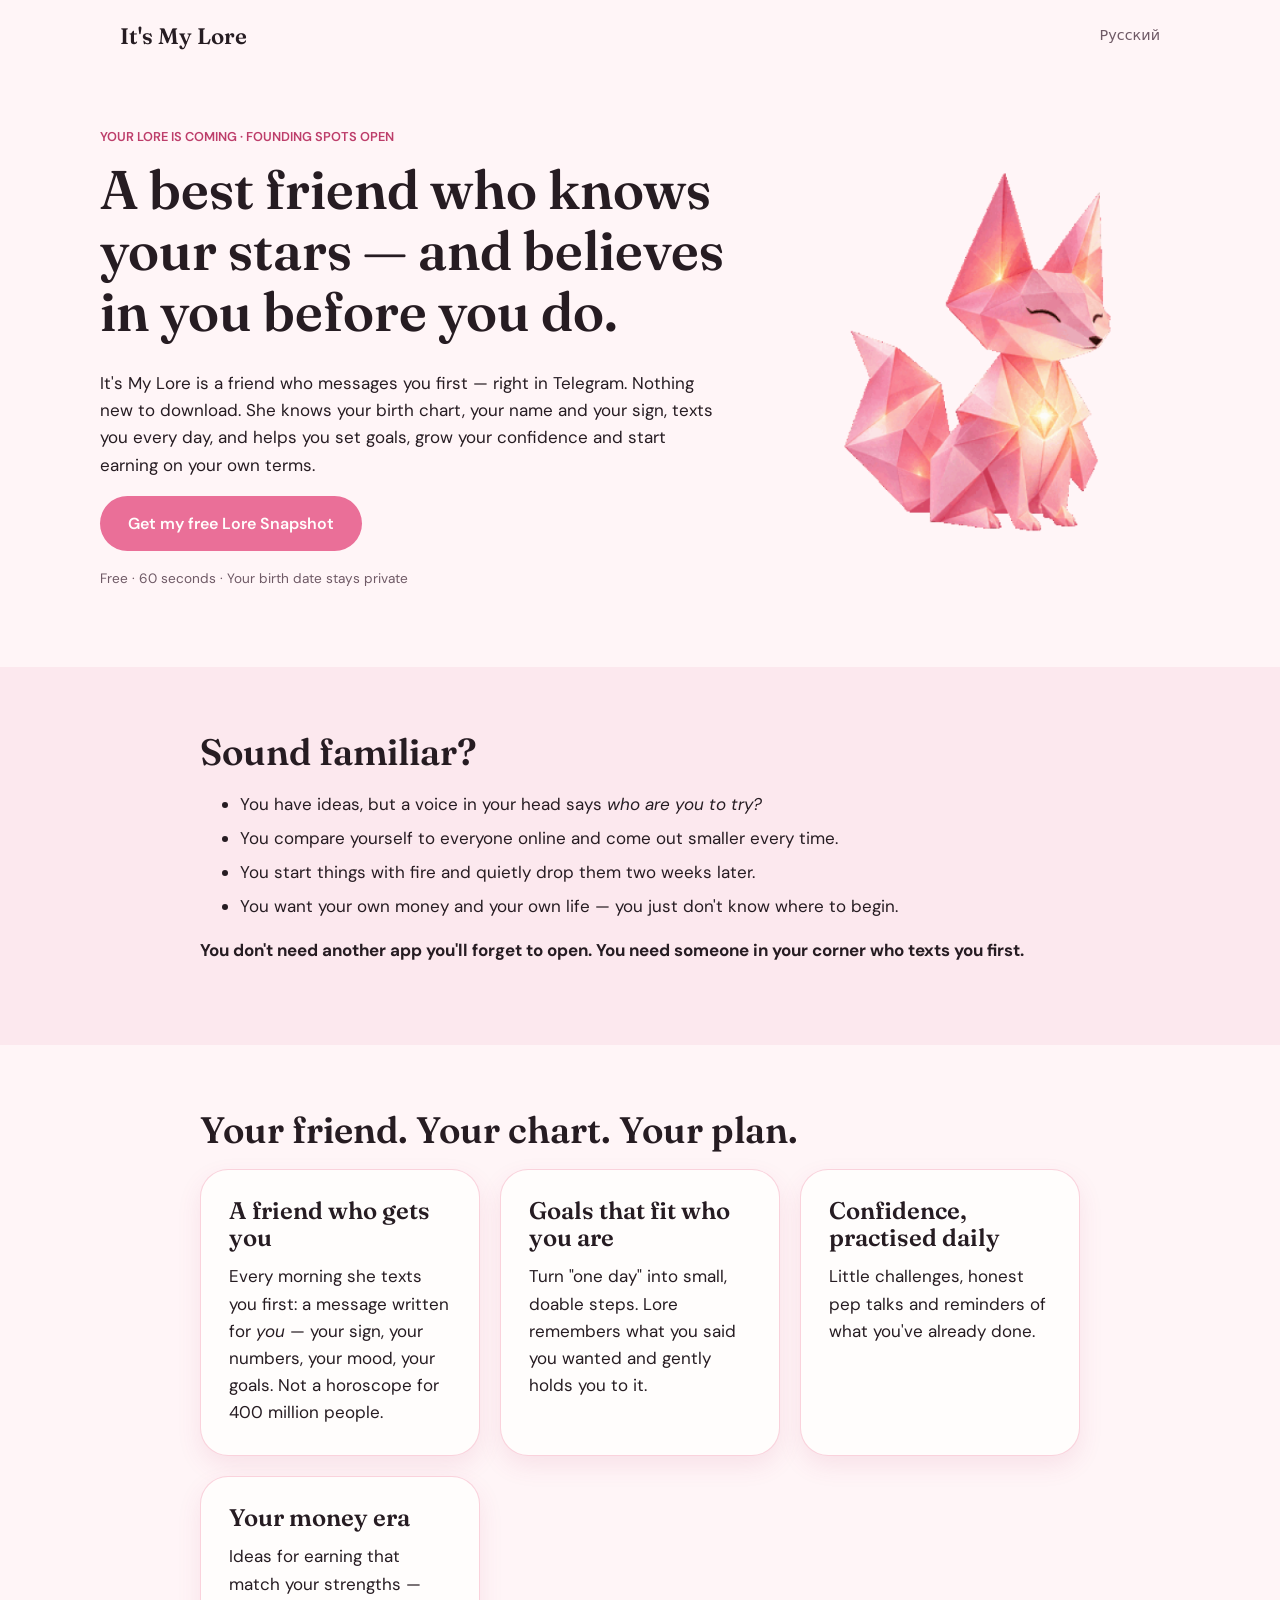
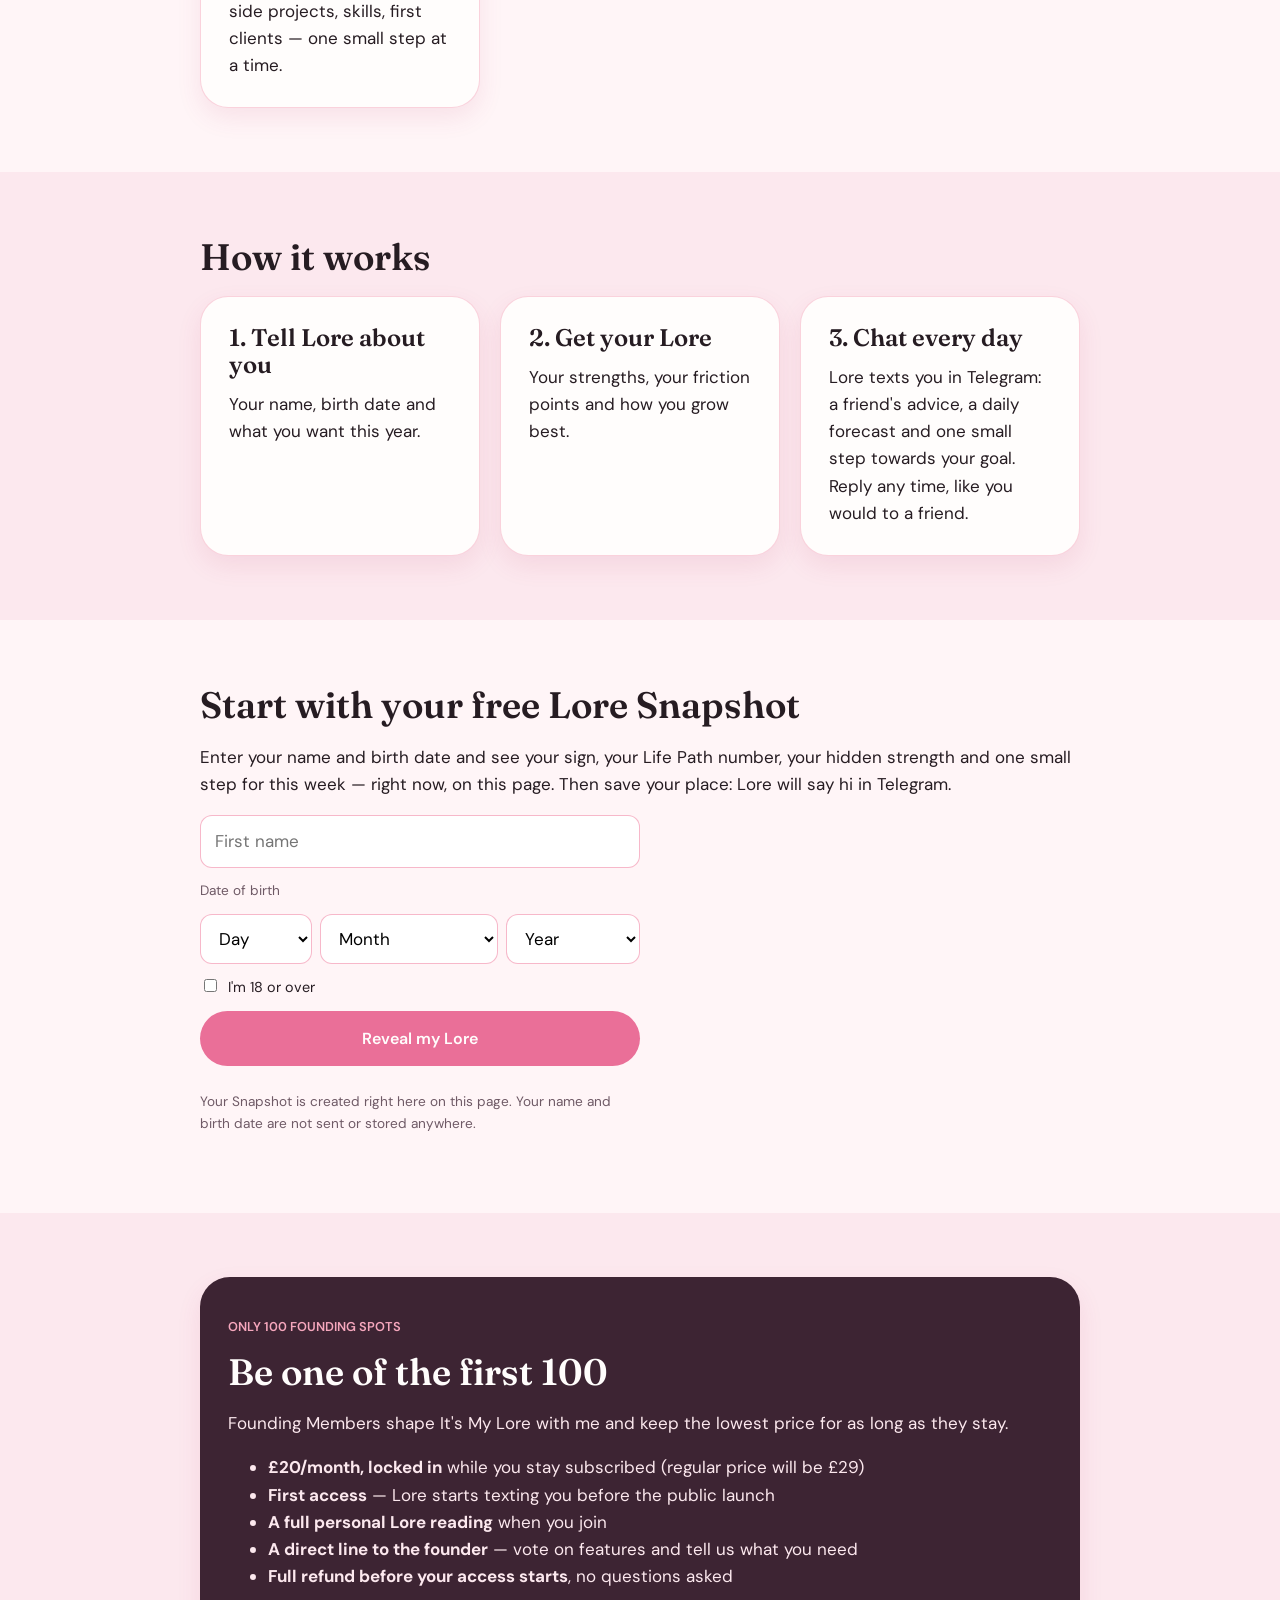
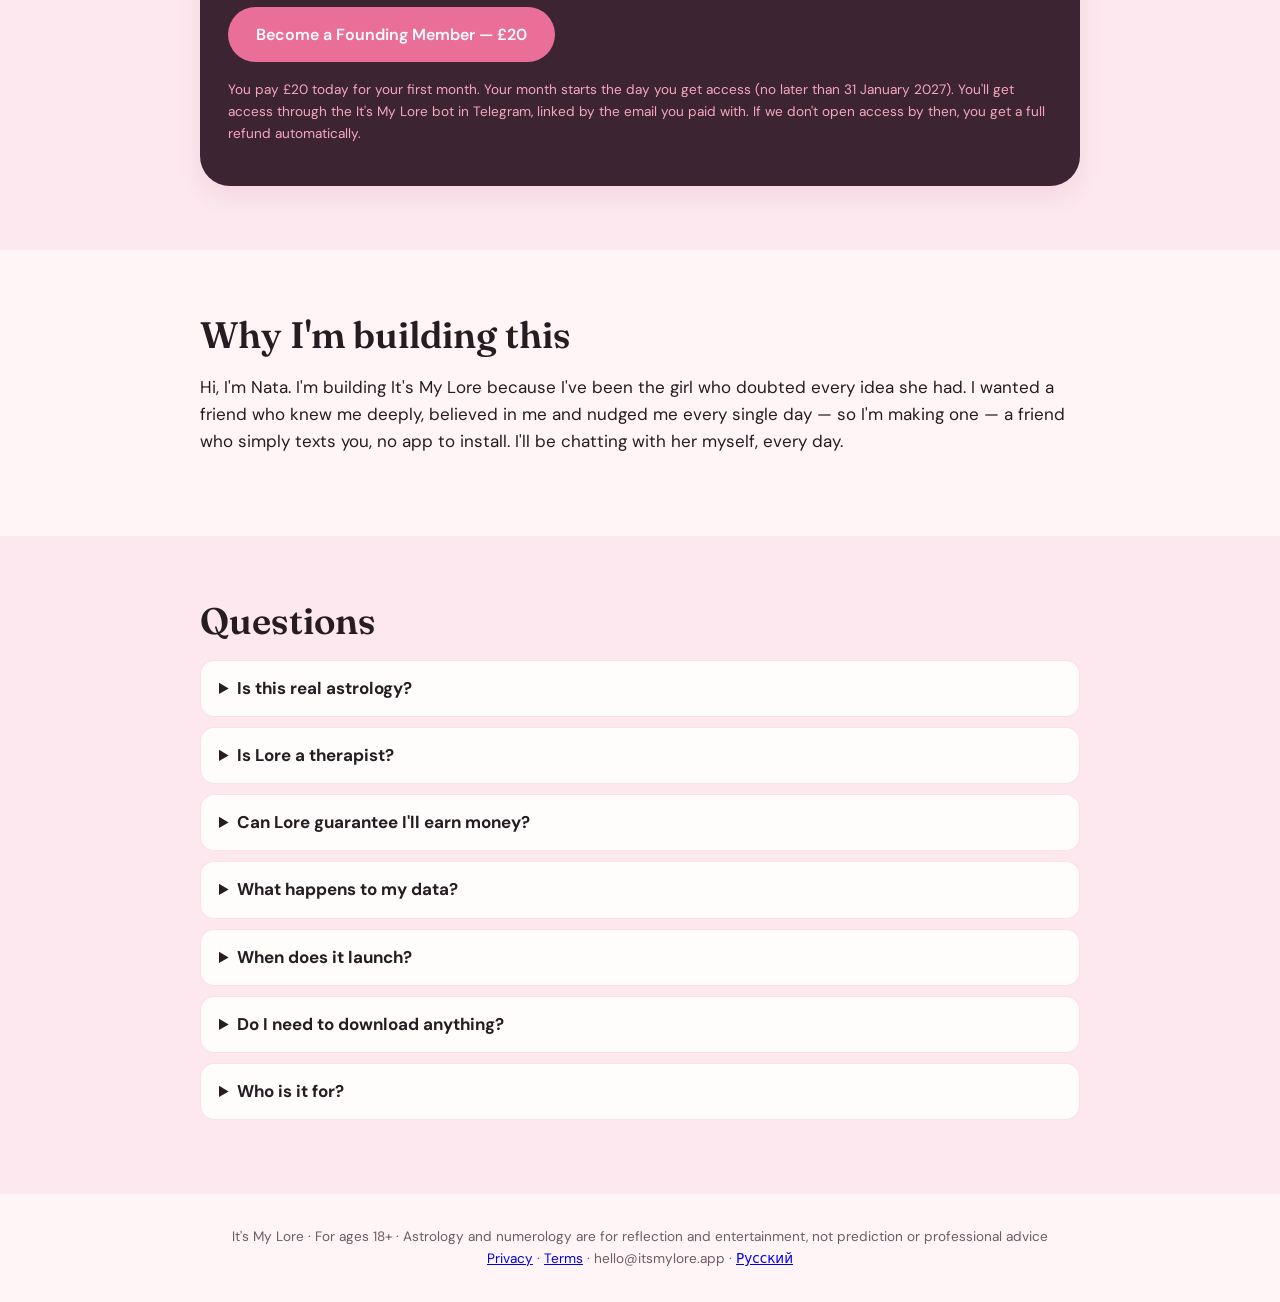
==== index.html @ 84f6feb4 "Snapshot of itsmylore.app landing sources before MTLD#898 changes" ====
<!doctype html>
<html lang="en">
<head>
<meta charset="utf-8">
<!-- Google Tag Manager -->
<script>(function(w,d,s,l,i){w[l]=w[l]||[];w[l].push({'gtm.start':new Date().getTime(),event:'gtm.js'});var f=d.getElementsByTagName(s)[0],j=d.createElement(s),dl=l!='dataLayer'?'&l='+l:'';j.async=true;j.src='https://www.googletagmanager.com/gtm.js?id='+i+dl;f.parentNode.insertBefore(j,f);})(window,document,'script','dataLayer','GTM-NJ2HK5VQ');</script>
<meta name="viewport" content="width=device-width, initial-scale=1">
<title>It's My Lore — a best friend who knows your stars</title>
<meta name="description" content="A daily companion who knows your birth chart, your name and your sign — and helps you grow your confidence, your goals and your own income.">
<link rel="preconnect" href="https://fonts.googleapis.com">
<link href="https://fonts.googleapis.com/css2?family=DM+Sans:wght@400;600;700&family=Fraunces:opsz,wght@9..144,600&display=swap" rel="stylesheet">
<style>
  /* Colours and type from Figma "It's My Lore — Product Design", 02 Components */
  :root { --paper:#fffdfc; --paper2:#fce8ee; --ink:#261c22; --pink:#ea6f98; --pink-dark:#bd3d6a; --blush:#f6a7bd; --plum:#3d2433; --muted:#6f5a66; }
  * { box-sizing:border-box; }
  body { margin:0; background:var(--paper); color:var(--ink); font:17px/1.6 "DM Sans",system-ui,sans-serif; }
  h1,h2,h3 { font-family:"Fraunces",Georgia,serif; font-weight:600; line-height:1.12; margin:0 0 .5em; }
  h1 { font-size:clamp(2rem,5vw,3.4rem); }
  h2 { font-size:clamp(1.6rem,3.5vw,2.3rem); }
  section { padding:64px 20px; }
  .wrap { max-width:880px; margin:0 auto; }
  .alt { background:var(--paper2); }
  .eyebrow { text-transform:uppercase; font-size:.8rem; color:var(--pink-dark); font-weight:600; }
  .btn { display:inline-block; background:var(--pink); color:var(--paper); border:0; border-radius:28px; padding:17px 28px; font:600 1rem "DM Sans",sans-serif; text-decoration:none; cursor:pointer; }
  .btn:hover { background:var(--pink-dark); }
  .small { font-size:.85rem; color:var(--muted); }
  .grid { display:grid; gap:20px; grid-template-columns:repeat(auto-fit,minmax(220px,1fr)); }
  .card { background:var(--paper); border:1px solid rgba(246,167,189,.5); border-radius:28px; padding:28px; box-shadow:0 10px 24px rgba(189,61,106,.1); }
  .card h3 { font-size:1.5rem; }
  ul.pain li { margin:.4em 0; }
  form { display:grid; gap:12px; max-width:440px; }
  input[type=text],input[type=email],input[type=date],select { padding:12px 14px; border:1px solid rgba(246,167,189,.8); border-radius:12px; font:inherit; background:#fff; }
  .dob { display:grid; grid-template-columns:1fr 1.6fr 1.2fr; gap:8px; }
  .dob select { min-width:0; width:100%; }
  #dob-error { margin:0; color:#bd3d6a; }
  label.check { display:flex; gap:8px; align-items:flex-start; font-size:.9rem; }
  #snapshot { display:none; margin-top:28px; }
  #snapshot .card p { margin:.6em 0; }
  .offer { background:var(--plum); color:var(--paper2); border:0; border-radius:30px; }
  .offer h2 { color:var(--paper); }
  .offer .eyebrow { color:var(--blush); }
  .offer .small { color:var(--blush); }
  details { background:var(--paper); border:1px solid rgba(246,167,189,.34); border-radius:14px; padding:14px 18px; margin:10px 0; }
  summary { font-weight:700; cursor:pointer; }
  footer { padding:32px 20px; font-size:.85rem; color:var(--muted); text-align:center; }
  body { background:#fff5f7; }
  header.top { max-width:1080px; margin:0 auto; padding:22px 20px 0; display:flex; justify-content:space-between; align-items:center; }
  .logo { font:600 1.4rem "Fraunces","Lora",Georgia,serif; color:var(--ink); text-decoration:none; }
  .top a.lang { color:var(--muted); font-size:.9rem; text-decoration:none; }
  .hero { max-width:1080px; display:grid; grid-template-columns:1.2fr .8fr; gap:32px; align-items:center; }
  .hero img { width:100%; max-width:360px; height:auto; justify-self:center; }
  @media (max-width:760px) { .hero { grid-template-columns:1fr; } .hero img { max-width:220px; order:-1; } }
</style>
</head>
<body>
<noscript><iframe src="https://www.googletagmanager.com/ns.html?id=GTM-NJ2HK5VQ" height="0" width="0" style="display:none;visibility:hidden"></iframe></noscript>

<header class="top"><a class="logo" href="/">It's My Lore</a><a class="lang" href="/ru/">Русский</a></header>

<section>
  <div class="wrap hero">
  <div>
    <p class="eyebrow">Your Lore is coming · Founding spots open</p>
    <h1>A best friend who knows your stars — and believes in you before you do.</h1>
    <p>It's My Lore is a friend who messages you first — right in Telegram. Nothing new to download. She knows your birth chart, your name and your sign, texts you every day, and helps you set goals, grow your confidence and start earning on your own terms.</p>
    <p><a class="btn" href="#snapshot-form">Get my free Lore Snapshot</a></p>
    <p class="small">Free · 60 seconds · Your birth date stays private</p>
  </div>
  <img src="/lore-fox.png" alt="Lore, a pink paper fox" width="430" height="550">
  </div>
</section>

<section class="alt">
  <div class="wrap">
    <h2>Sound familiar?</h2>
    <ul class="pain">
      <li>You have ideas, but a voice in your head says <em>who are you to try?</em></li>
      <li>You compare yourself to everyone online and come out smaller every time.</li>
      <li>You start things with fire and quietly drop them two weeks later.</li>
      <li>You want your own money and your own life — you just don't know where to begin.</li>
    </ul>
    <p><strong>You don't need another app you'll forget to open. You need someone in your corner who texts you first.</strong></p>
  </div>
</section>

<section>
  <div class="wrap">
    <h2>Your friend. Your chart. Your plan.</h2>
    <div class="grid">
      <div class="card"><h3>A friend who gets you</h3>Every morning she texts you first: a message written for <em>you</em> — your sign, your numbers, your mood, your goals. Not a horoscope for 400 million people.</div>
      <div class="card"><h3>Goals that fit who you are</h3>Turn "one day" into small, doable steps. Lore remembers what you said you wanted and gently holds you to it.</div>
      <div class="card"><h3>Confidence, practised daily</h3>Little challenges, honest pep talks and reminders of what you've already done.</div>
      <div class="card"><h3>Your money era</h3>Ideas for earning that match your strengths — side projects, skills, first clients — one small step at a time.</div>
    </div>
  </div>
</section>

<section class="alt">
  <div class="wrap">
    <h2>How it works</h2>
    <div class="grid">
      <div class="card"><h3>1. Tell Lore about you</h3>Your name, birth date and what you want this year.</div>
      <div class="card"><h3>2. Get your Lore</h3>Your strengths, your friction points and how you grow best.</div>
      <div class="card"><h3>3. Chat every day</h3>Lore texts you in Telegram: a friend's advice, a daily forecast and one small step towards your goal. Reply any time, like you would to a friend.</div>
    </div>
  </div>
</section>

<section id="snapshot-form">
  <div class="wrap">
    <h2>Start with your free Lore Snapshot</h2>
    <p>Enter your name and birth date and see your sign, your Life Path number, your hidden strength and one small step for this week — right now, on this page. Then save your place: Lore will say hi in Telegram.</p>
    <form id="lore-form">
      <input type="text" name="first_name" placeholder="First name" required>
      <label class="small" id="dob-label" for="dob-day">Date of birth</label>
      <div class="dob" role="group" aria-labelledby="dob-label">
        <select id="dob-day" name="dob_day" aria-label="Day" required><option value="" disabled selected>Day</option><option value="01">1</option><option value="02">2</option><option value="03">3</option><option value="04">4</option><option value="05">5</option><option value="06">6</option><option value="07">7</option><option value="08">8</option><option value="09">9</option><option value="10">10</option><option value="11">11</option><option value="12">12</option><option value="13">13</option><option value="14">14</option><option value="15">15</option><option value="16">16</option><option value="17">17</option><option value="18">18</option><option value="19">19</option><option value="20">20</option><option value="21">21</option><option value="22">22</option><option value="23">23</option><option value="24">24</option><option value="25">25</option><option value="26">26</option><option value="27">27</option><option value="28">28</option><option value="29">29</option><option value="30">30</option><option value="31">31</option></select>
        <select id="dob-month" name="dob_month" aria-label="Month" required><option value="" disabled selected>Month</option><option value="01">January</option><option value="02">February</option><option value="03">March</option><option value="04">April</option><option value="05">May</option><option value="06">June</option><option value="07">July</option><option value="08">August</option><option value="09">September</option><option value="10">October</option><option value="11">November</option><option value="12">December</option></select>
        <select id="dob-year" name="dob_year" aria-label="Year" required><option value="" disabled selected>Year</option></select>
      </div>
      <input type="hidden" id="dob" name="dob">
      <p class="small" id="dob-error" role="alert" hidden></p>
      <label class="check"><input type="checkbox" name="adult" required> I'm 18 or over</label>
      <button class="btn" type="submit">Reveal my Lore</button>
      <p class="small">Your Snapshot is created right here on this page. Your name and birth date are not sent or stored anywhere.</p>
    </form>

    <div id="snapshot">
      <div class="card" id="snapshot-body"></div>
      <div id="thanks"></div>
    </div>
  </div>
</section>

<section class="alt" id="founding">
  <div class="wrap">
    <div class="card offer">
      <p class="eyebrow">Only 100 founding spots</p>
      <h2>Be one of the first 100</h2>
      <p>Founding Members shape It's My Lore with me and keep the lowest price for as long as they stay.</p>
      <ul>
        <li><strong>£20/month, locked in</strong> while you stay subscribed (regular price will be £29)</li>
        <li><strong>First access</strong> — Lore starts texting you before the public launch</li>
        <li><strong>A full personal Lore reading</strong> when you join</li>
        <li><strong>A direct line to the founder</strong> — vote on features and tell us what you need</li>
        <li><strong>Full refund before your access starts</strong>, no questions asked</li>
      </ul>
      <p><a class="btn" id="founding-btn" href="#">Become a Founding Member — £20</a></p>
      <p class="small">You pay £20 today for your first month. Your month starts the day you get access (no later than <span class="launch-date">31 January 2027</span>). You'll get access through the It's My Lore bot in Telegram, linked by the email you paid with. If we don't open access by then, you get a full refund automatically.</p>
    </div>
  </div>
</section>

<section>
  <div class="wrap">
    <h2>Why I'm building this</h2>
    <p>Hi, I'm Nata. I'm building It's My Lore because I've been the girl who doubted every idea she had. I wanted a friend who knew me deeply, believed in me and nudged me every single day — so I'm making one — a friend who simply texts you, no app to install. I'll be chatting with her myself, every day.</p>
  </div>
</section>

<section class="alt">
  <div class="wrap">
    <h2>Questions</h2>
    <details><summary>Is this real astrology?</summary>Astrology and numerology are symbolic traditions, not science. Lore uses them as a mirror for reflection and a way to talk about you — not to predict your future.</details>
    <details><summary>Is Lore a therapist?</summary>No. Lore is a supportive friend and a goal coach, not a medical or mental-health service. If you're struggling, please reach out to a professional.</details>
    <details><summary>Can Lore guarantee I'll earn money?</summary>No one honestly can. Lore helps you find ideas that fit you and take small, safe steps.</details>
    <details><summary>What happens to my data?</summary>Your birth details are used only to create your Lore. We never sell them or use them for advertising.</details>
    <details><summary>When does it launch?</summary>Founding Members get access first, no later than <span class="launch-date">31 January 2027</span>. Waitlist members hear next.</details>
    <details><summary>Do I need to download anything?</summary>No. Lore lives in Telegram — she messages you there, and you just reply. If you don't have Telegram yet, it's free and takes a minute to install.</details>
    <details><summary>Who is it for?</summary>Women 18+ who want more confidence, clearer goals and their own income.</details>
  </div>
</section>

<footer>
  It's My Lore · For ages 18+ · Astrology and numerology are for reflection and entertainment, not prediction or professional advice<br>
  <a href="/privacy">Privacy</a> · <a href="/terms">Terms</a> · hello@itsmylore.app · <a href="/ru/">Русский</a>
</footer>

<script>
// Fill these before publishing.
const CONFIG = {
  telegramLink: "https://t.me/Lore_app?start=landing_en", // waitlist = unique /start with this payload, counted by the bot
  stripeLink: "https://buy.stripe.com/test_cNicN4fJN4lE6mW4ZA5J600", // TEST mode link — replace with live link before publishing
  launchDate: "31 January 2027"
};

document.querySelectorAll(".launch-date").forEach(el => el.textContent = CONFIG.launchDate);
if (CONFIG.stripeLink) document.getElementById("founding-btn").href = CONFIG.stripeLink;

const SIGNS = [
  // [name, last day (MMDD) of the sign, how you shine, trait]
  ["Capricorn", 119, "You build quietly and you build to last. People lean on you more than you realise.", "Capricorn grit"],
  ["Aquarius", 218, "You see the world a little differently — and that difference is exactly what people remember.", "Aquarius originality"],
  ["Pisces", 320, "You feel everything — the room, the mood, the thing nobody said out loud. That sensitivity is your radar.", "Pisces intuition"],
  ["Aries", 419, "You're the spark. When you decide something, things start moving.", "Aries courage"],
  ["Taurus", 520, "You're steady, sensual and loyal. You make ordinary days feel good.", "Taurus patience"],
  ["Gemini", 620, "Your mind is quick and curious. You can talk to anyone and make them feel interesting.", "Gemini curiosity"],
  ["Cancer", 722, "You protect the people you love fiercely. Home is wherever you make it.", "Cancer care"],
  ["Leo", 822, "You were made to be seen. Your warmth makes other people brave.", "Leo warmth"],
  ["Virgo", 922, "You notice the details others miss and you make things better, quietly.", "Virgo precision"],
  ["Libra", 1022, "You bring beauty and balance wherever you go. People trust your taste.", "Libra charm"],
  ["Scorpio", 1121, "You go deep. You see through surfaces and you don't give up easily.", "Scorpio depth"],
  ["Sagittarius", 1221, "You're the adventurer. Freedom and meaning keep you alive.", "Sagittarius optimism"],
  ["Capricorn", 1231, "You build quietly and you build to last. People lean on you more than you realise.", "Capricorn grit"]
];

const PATHS = {
  1:  ["the Pioneer", "You grow by going first.", "a 1's drive", "You wait for permission nobody needs to give you.", "Pick one thing you've been putting off and do the first 15 minutes of it today."],
  2:  ["the Peacemaker", "You grow through connection.", "a 2's empathy", "You put everyone's needs before your own until you're running on empty.", "Say no to one small thing this week — kindly, without explaining."],
  3:  ["the Creator", "You grow by expressing yourself.", "a 3's creativity", "You hide your best ideas because they feel 'too much'.", "Share one thing you made or think — a post, a message, a sketch — with one person."],
  4:  ["the Builder", "You grow through steady progress.", "a 4's reliability", "You wait for the perfect plan before you start.", "Write a three-step plan for one goal and do step one, even imperfectly."],
  5:  ["the Free Spirit", "You grow through change and new experiences.", "a 5's adaptability", "You start a lot and finish little when things get boring.", "Choose one unfinished thing and give it a tiny finish line for Sunday."],
  6:  ["the Nurturer", "You grow by caring for others — and yourself.", "a 6's warmth", "You give so much that you forget to receive.", "Ask someone for help with one small thing and simply say thank you."],
  7:  ["the Seeker", "You grow by understanding deeply.", "a 7's insight", "You overthink until the moment to act has passed.", "Give yourself 10 minutes to decide one thing you've been circling — then decide."],
  8:  ["the Powerhouse", "You grow by claiming your power and your money.", "an 8's ambition", "You feel guilty for wanting more.", "Write down how much you'd love to earn a month — and one skill that could get you closer."],
  9:  ["the Old Soul", "You grow by giving meaning to what you do.", "a 9's big heart", "You soak up other people's doubts as if they were your own.", "Write down three times someone thanked you for helping them, and the skill you used each time."],
  11: ["the Intuitive", "You grow by trusting your inner voice.", "an 11's intuition", "You doubt the very instincts that are usually right.", "Next time your gut says something this week, write it down — and check back later how right it was."],
  22: ["the Master Builder", "You grow by turning big dreams into real things.", "a 22's vision", "The size of your dreams scares you into doing nothing.", "Shrink your biggest dream to one action that takes under an hour, and do it."],
  33: ["the Master Teacher", "You grow by lifting others up.", "a 33's compassion", "You help everyone except yourself.", "Spend 20 minutes this week on something that's only for you."]
};

function sunSign(month, day) {
  const mmdd = month * 100 + day;
  return SIGNS.find(s => mmdd <= s[1]);
}

function lifePath(dateStr) {
  let n = dateStr.replace(/\D/g, "").split("").reduce((a, d) => a + +d, 0);
  while (n > 9 && ![11, 22, 33].includes(n)) n = String(n).split("").reduce((a, d) => a + +d, 0);
  return n;
}

function escapeHtml(s) {
  return s.replace(/[&<>"']/g, c => ({ "&": "&amp;", "<": "&lt;", ">": "&gt;", '"': "&quot;", "'": "&#39;" }[c]));
}

const DOB_ERRORS = { bad: "Please enter a real date", young: "You must be 18 or older" };
const dobError = document.getElementById("dob-error");

(function fillYears() {
  const sel = document.getElementById("dob-year");
  for (let y = new Date().getFullYear() - 18; y >= new Date().getFullYear() - 100; y--) sel.add(new Option(y, y));
})();

["dob-day", "dob-month", "dob-year"].forEach(id =>
  document.getElementById(id).addEventListener("change", () => { dobError.hidden = true; }));

function dobCheck(y, m, d) {
  const dt = new Date(y, m - 1, d);
  if (dt.getFullYear() !== y || dt.getMonth() !== m - 1 || dt.getDate() !== d) return "bad";
  const today = new Date();
  today.setHours(0, 0, 0, 0);
  if (new Date(y + 18, m - 1, d) > today) return "young";
  return null;
}

document.getElementById("lore-form").addEventListener("submit", e => {
  e.preventDefault();
  const f = e.target;
  const name = escapeHtml(f.first_name.value.trim());
  f.dob.value = `${f.dob_year.value}-${f.dob_month.value}-${f.dob_day.value}`;
  const dob = f.dob.value;
  const [y, m, d] = dob.split("-").map(Number);
  const err = dobCheck(y, m, d);
  if (err) {
    dobError.textContent = DOB_ERRORS[err];
    dobError.hidden = false;
    return;
  }
  dobError.hidden = true;
  const sign = sunSign(m, d);
  const num = lifePath(dob);
  const p = PATHS[num];

  document.getElementById("snapshot-body").innerHTML = `
    <h3>${name}, here's your Lore Snapshot ✨</h3>
    <p><strong>Your sign: ${sign[0]}.</strong> ${sign[2]}</p>
    <p><strong>Your Life Path: ${num} — ${p[0]}.</strong> ${p[1]}</p>
    <p><strong>Your hidden strength:</strong> ${sign[3]} plus ${p[2]} is a rare mix — it's something people would happily pay for once you let them see it.</p>
    <p><strong>Where you hold yourself back:</strong> ${p[3]}</p>
    <p><strong>Your small step this week:</strong> ${p[4]}</p>
    <p><em>Lore says: "You don't have to become someone else to be enough. Start where you are — I'll text you every morning."</em></p>
    <p class="small">Astrology and numerology are symbolic traditions for reflection, not predictions.</p>`;
  document.getElementById("thanks").innerHTML =
    `<p><a class="btn" href="${CONFIG.telegramLink}">Save my place — say hi to Lore in Telegram</a></p><p class="small">Want a friend like this every day from the start? <a href="#founding">Become a Founding Member →</a></p>`;
  document.getElementById("snapshot").style.display = "block";
  document.getElementById("snapshot").scrollIntoView({ behavior: "smooth" });

});
</script>
</body>
</html>
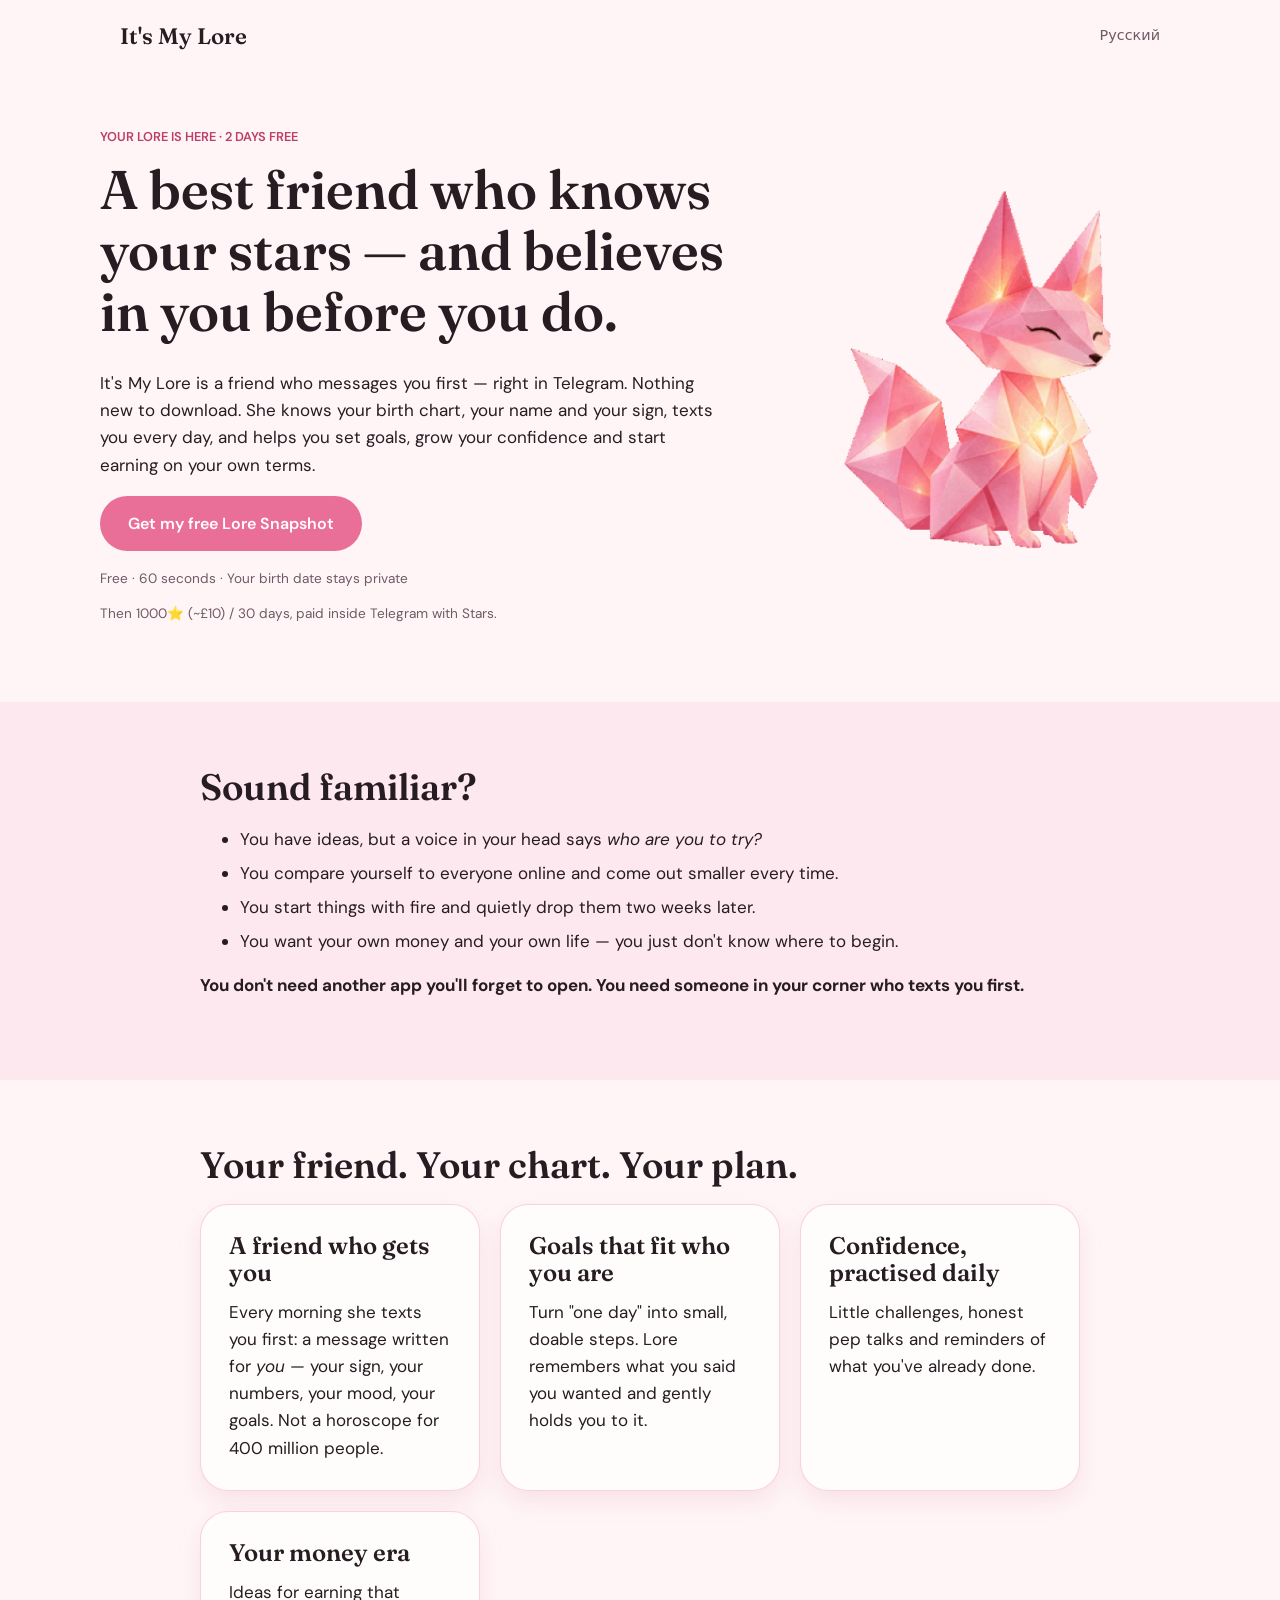
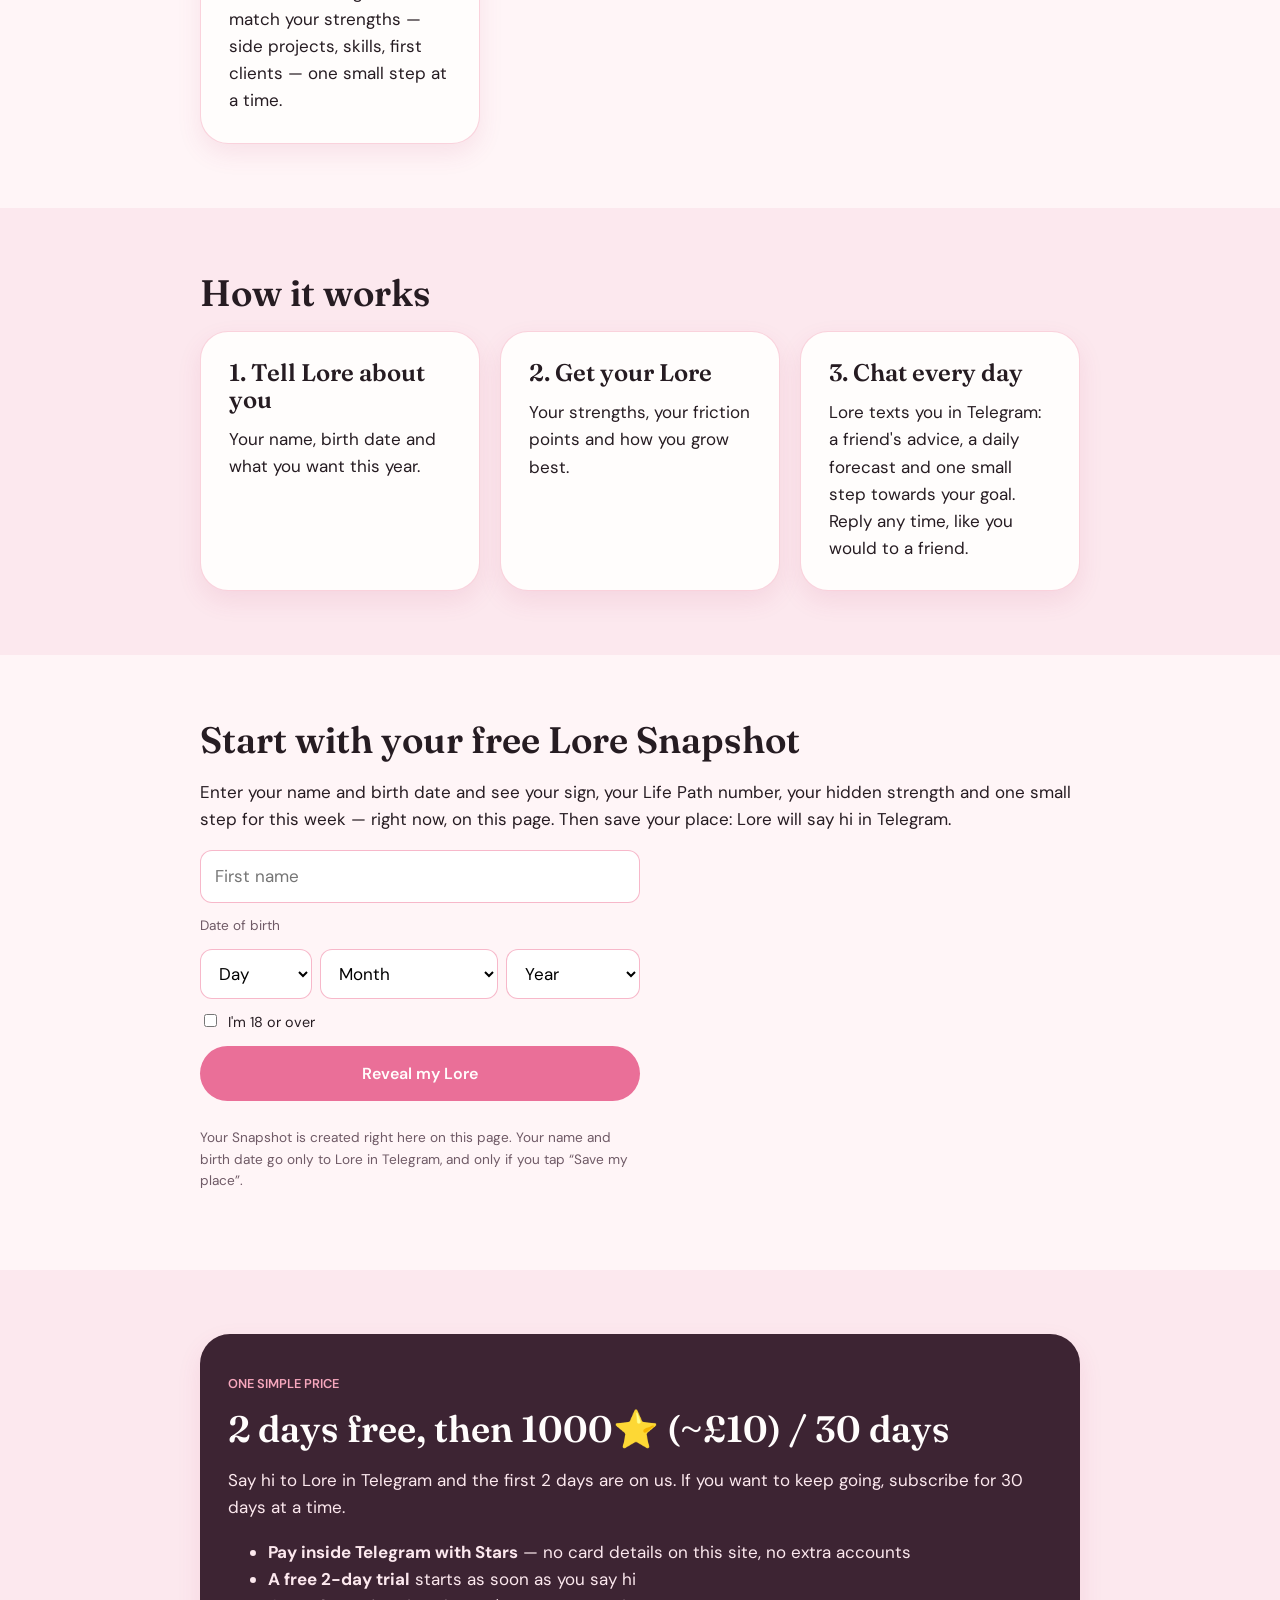
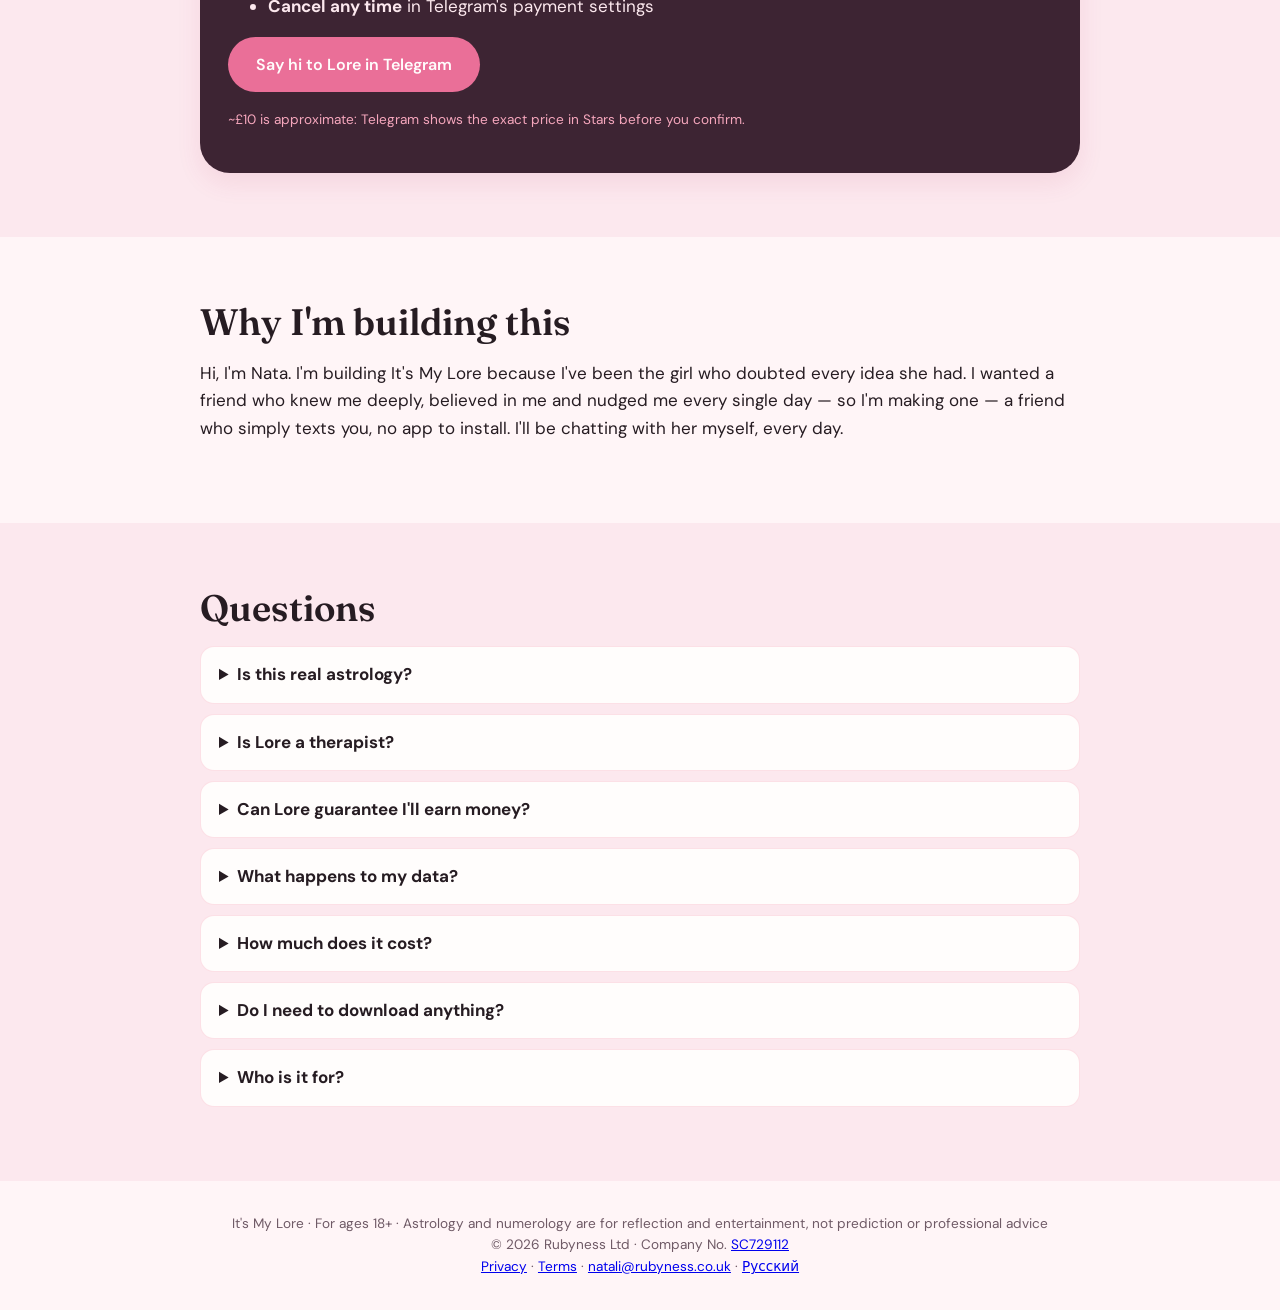
==== commit 14705b62: "itsmylore: legal pages, Rubyness footer, single Stars price, Snapshot payload (MTLD#898) - add /priv" ====
--- a/index.html
+++ b/index.html
@@ -60,11 +60,12 @@
 <section>
   <div class="wrap hero">
   <div>
-    <p class="eyebrow">Your Lore is coming · Founding spots open</p>
+    <p class="eyebrow">Your Lore is here · 2 days free</p>
     <h1>A best friend who knows your stars — and believes in you before you do.</h1>
     <p>It's My Lore is a friend who messages you first — right in Telegram. Nothing new to download. She knows your birth chart, your name and your sign, texts you every day, and helps you set goals, grow your confidence and start earning on your own terms.</p>
     <p><a class="btn" href="#snapshot-form">Get my free Lore Snapshot</a></p>
     <p class="small">Free · 60 seconds · Your birth date stays private</p>
+    <p class="small">Then 1000⭐ (~£10) / 30 days, paid inside Telegram with Stars.</p>
   </div>
   <img src="/lore-fox.png" alt="Lore, a pink paper fox" width="430" height="550">
   </div>
@@ -122,7 +123,7 @@
       <p class="small" id="dob-error" role="alert" hidden></p>
       <label class="check"><input type="checkbox" name="adult" required> I'm 18 or over</label>
       <button class="btn" type="submit">Reveal my Lore</button>
-      <p class="small">Your Snapshot is created right here on this page. Your name and birth date are not sent or stored anywhere.</p>
+      <p class="small">Your Snapshot is created right here on this page. Your name and birth date go only to Lore in Telegram, and only if you tap “Save my place”.</p>
     </form>
 
     <div id="snapshot">
@@ -132,21 +133,19 @@
   </div>
 </section>
 
-<section class="alt" id="founding">
+<section class="alt" id="pricing">
   <div class="wrap">
     <div class="card offer">
-      <p class="eyebrow">Only 100 founding spots</p>
-      <h2>Be one of the first 100</h2>
-      <p>Founding Members shape It's My Lore with me and keep the lowest price for as long as they stay.</p>
+      <p class="eyebrow">One simple price</p>
+      <h2>2 days free, then 1000⭐ (~£10) / 30 days</h2>
+      <p>Say hi to Lore in Telegram and the first 2 days are on us. If you want to keep going, subscribe for 30 days at a time.</p>
       <ul>
-        <li><strong>£20/month, locked in</strong> while you stay subscribed (regular price will be £29)</li>
-        <li><strong>First access</strong> — Lore starts texting you before the public launch</li>
-        <li><strong>A full personal Lore reading</strong> when you join</li>
-        <li><strong>A direct line to the founder</strong> — vote on features and tell us what you need</li>
-        <li><strong>Full refund before your access starts</strong>, no questions asked</li>
+        <li><strong>Pay inside Telegram with Stars</strong> — no card details on this site, no extra accounts</li>
+        <li><strong>A free 2-day trial</strong> starts as soon as you say hi</li>
+        <li><strong>Cancel any time</strong> in Telegram's payment settings</li>
       </ul>
-      <p><a class="btn" id="founding-btn" href="#">Become a Founding Member — £20</a></p>
-      <p class="small">You pay £20 today for your first month. Your month starts the day you get access (no later than <span class="launch-date">31 January 2027</span>). You'll get access through the It's My Lore bot in Telegram, linked by the email you paid with. If we don't open access by then, you get a full refund automatically.</p>
+      <p><a class="btn" href="https://t.me/Lore_app?start=landing_en">Say hi to Lore in Telegram</a></p>
+      <p class="small">~£10 is approximate: Telegram shows the exact price in Stars before you confirm.</p>
     </div>
   </div>
 </section>
@@ -165,7 +164,7 @@
     <details><summary>Is Lore a therapist?</summary>No. Lore is a supportive friend and a goal coach, not a medical or mental-health service. If you're struggling, please reach out to a professional.</details>
     <details><summary>Can Lore guarantee I'll earn money?</summary>No one honestly can. Lore helps you find ideas that fit you and take small, safe steps.</details>
     <details><summary>What happens to my data?</summary>Your birth details are used only to create your Lore. We never sell them or use them for advertising.</details>
-    <details><summary>When does it launch?</summary>Founding Members get access first, no later than <span class="launch-date">31 January 2027</span>. Waitlist members hear next.</details>
+    <details><summary>How much does it cost?</summary>The first 2 days are free. Then it's 1000⭐ (~£10) / 30 days, paid inside Telegram with Telegram Stars. You can cancel any time in Telegram's payment settings.</details>
     <details><summary>Do I need to download anything?</summary>No. Lore lives in Telegram — she messages you there, and you just reply. If you don't have Telegram yet, it's free and takes a minute to install.</details>
     <details><summary>Who is it for?</summary>Women 18+ who want more confidence, clearer goals and their own income.</details>
   </div>
@@ -173,19 +172,18 @@
 
 <footer>
   It's My Lore · For ages 18+ · Astrology and numerology are for reflection and entertainment, not prediction or professional advice<br>
-  <a href="/privacy">Privacy</a> · <a href="/terms">Terms</a> · hello@itsmylore.app · <a href="/ru/">Русский</a>
+  © 2026 Rubyness Ltd · Company No. <a href="https://find-and-update.company-information.service.gov.uk/company/SC729112" rel="noopener">SC729112</a><br>
+  <a href="/privacy/">Privacy</a> · <a href="/terms/">Terms</a> · <a href="mailto:natali@rubyness.co.uk">natali@rubyness.co.uk</a> · <a href="/ru/">Русский</a>
 </footer>
 
 <script>
 // Fill these before publishing.
 const CONFIG = {
   telegramLink: "https://t.me/Lore_app?start=landing_en", // waitlist = unique /start with this payload, counted by the bot
-  stripeLink: "https://buy.stripe.com/test_cNicN4fJN4lE6mW4ZA5J600", // TEST mode link — replace with live link before publishing
   launchDate: "31 January 2027"
 };
 
 document.querySelectorAll(".launch-date").forEach(el => el.textContent = CONFIG.launchDate);
-if (CONFIG.stripeLink) document.getElementById("founding-btn").href = CONFIG.stripeLink;
 
 const SIGNS = [
   // [name, last day (MMDD) of the sign, how you shine, trait]
@@ -232,6 +230,19 @@
 
 function escapeHtml(s) {
   return s.replace(/[&<>"']/g, c => ({ "&": "&amp;", "<": "&lt;", ">": "&gt;", '"': "&quot;", "'": "&#39;" }[c]));
+}
+
+// Telegram /start payload for the bot: landing_en_snapshot_<b64> where <b64> = unpadded URL-safe base64 of the
+// UTF-8 string "<name>:<YYYY-MM-DD>" (18+ is confirmed by the required checkbox). Telegram allows 64 chars of
+// [A-Za-z0-9_-], so the name is shortened until it fits.
+function snapshotLink(name, dob) {
+  const prefix = "landing_en_snapshot_";
+  const b64 = str => btoa(String.fromCharCode(...new TextEncoder().encode(str)))
+    .replace(/\+/g, "-").replace(/\//g, "_").replace(/=+$/, "");
+  const chars = [...name.replace(/[:\s]+/g, " ").trim()];
+  let enc;
+  while ((enc = b64(chars.join("") + ":" + dob)).length > 64 - prefix.length) chars.pop();
+  return "https://t.me/Lore_app?start=" + prefix + enc;
 }
 
 const DOB_ERRORS = { bad: "Please enter a real date", young: "You must be 18 or older" };
@@ -282,7 +293,7 @@
     <p><em>Lore says: "You don't have to become someone else to be enough. Start where you are — I'll text you every morning."</em></p>
     <p class="small">Astrology and numerology are symbolic traditions for reflection, not predictions.</p>`;
   document.getElementById("thanks").innerHTML =
-    `<p><a class="btn" href="${CONFIG.telegramLink}">Save my place — say hi to Lore in Telegram</a></p><p class="small">Want a friend like this every day from the start? <a href="#founding">Become a Founding Member →</a></p>`;
+    `<p><a class="btn" href="${snapshotLink(f.first_name.value, dob)}">Save my place — say hi to Lore in Telegram</a></p><p class="small">2 days free · <a href="#pricing">See the price →</a></p>`;
   document.getElementById("snapshot").style.display = "block";
   document.getElementById("snapshot").scrollIntoView({ behavior: "smooth" });
 
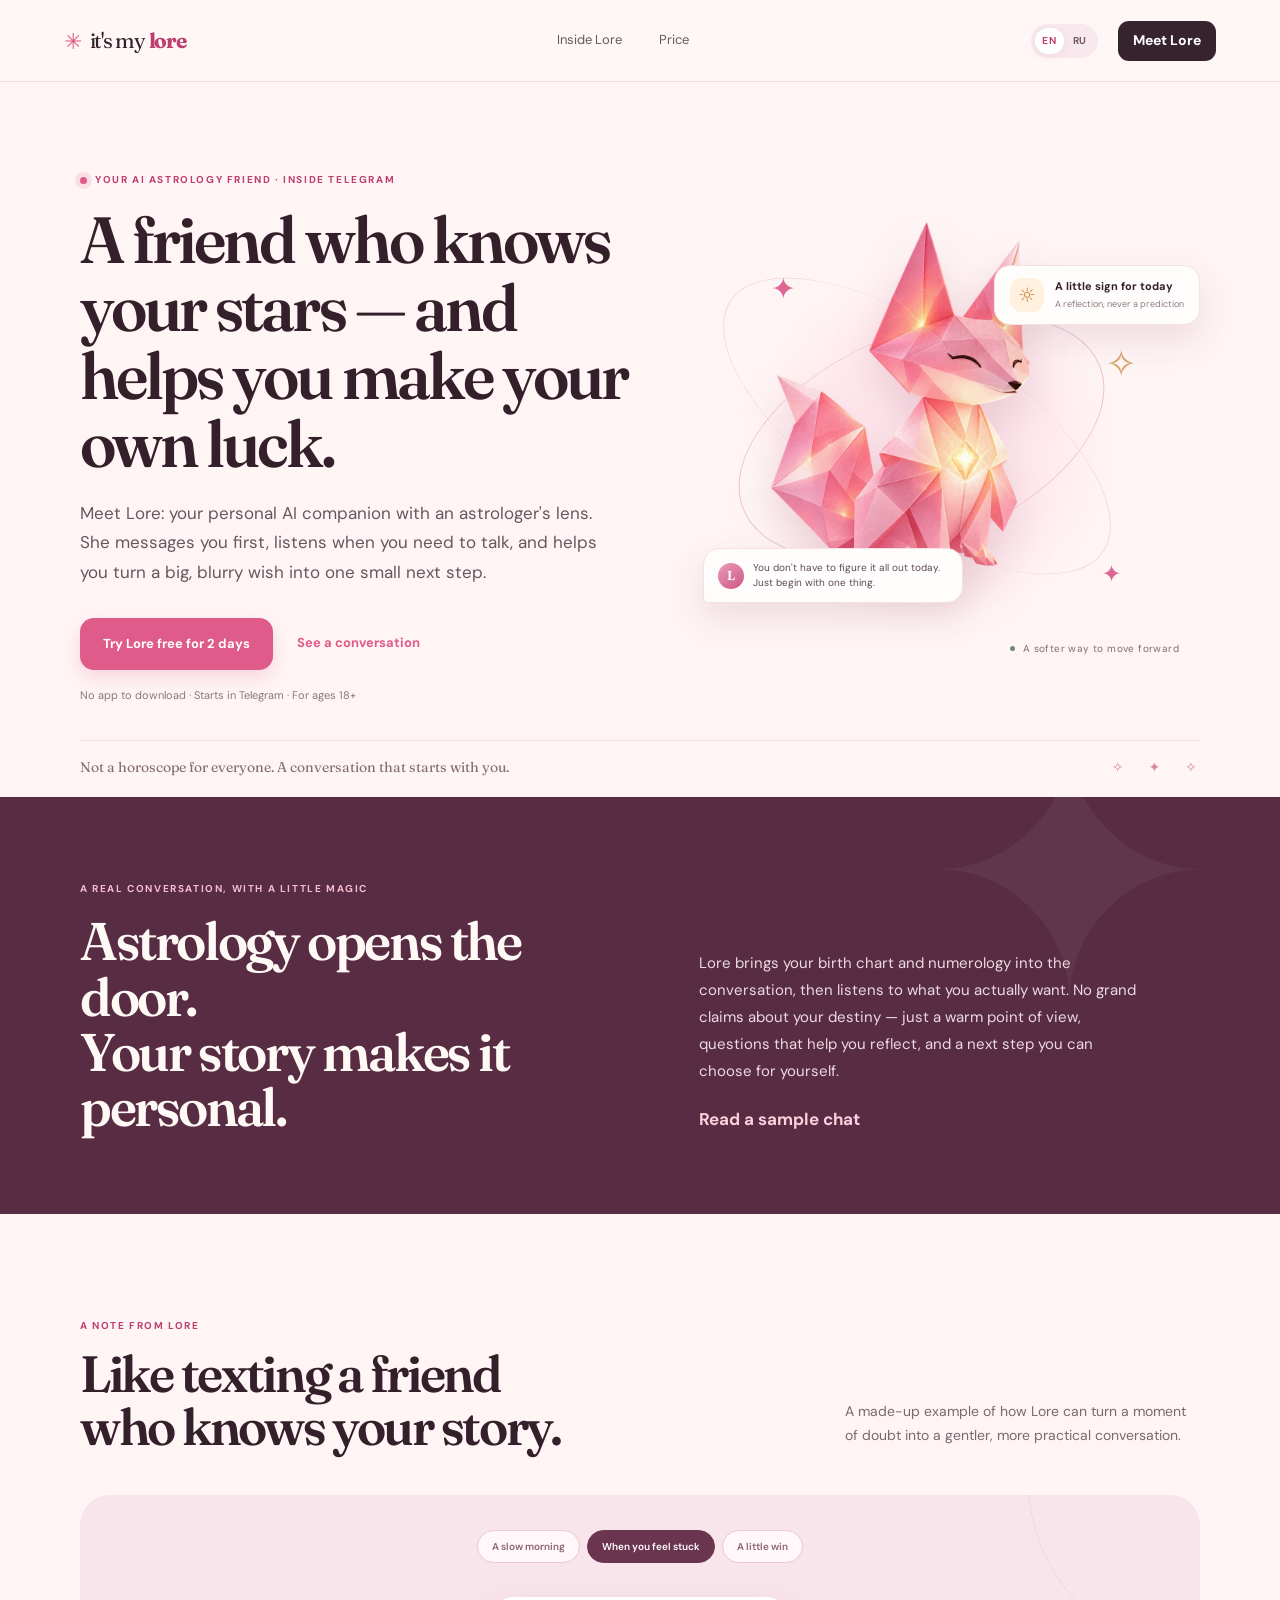
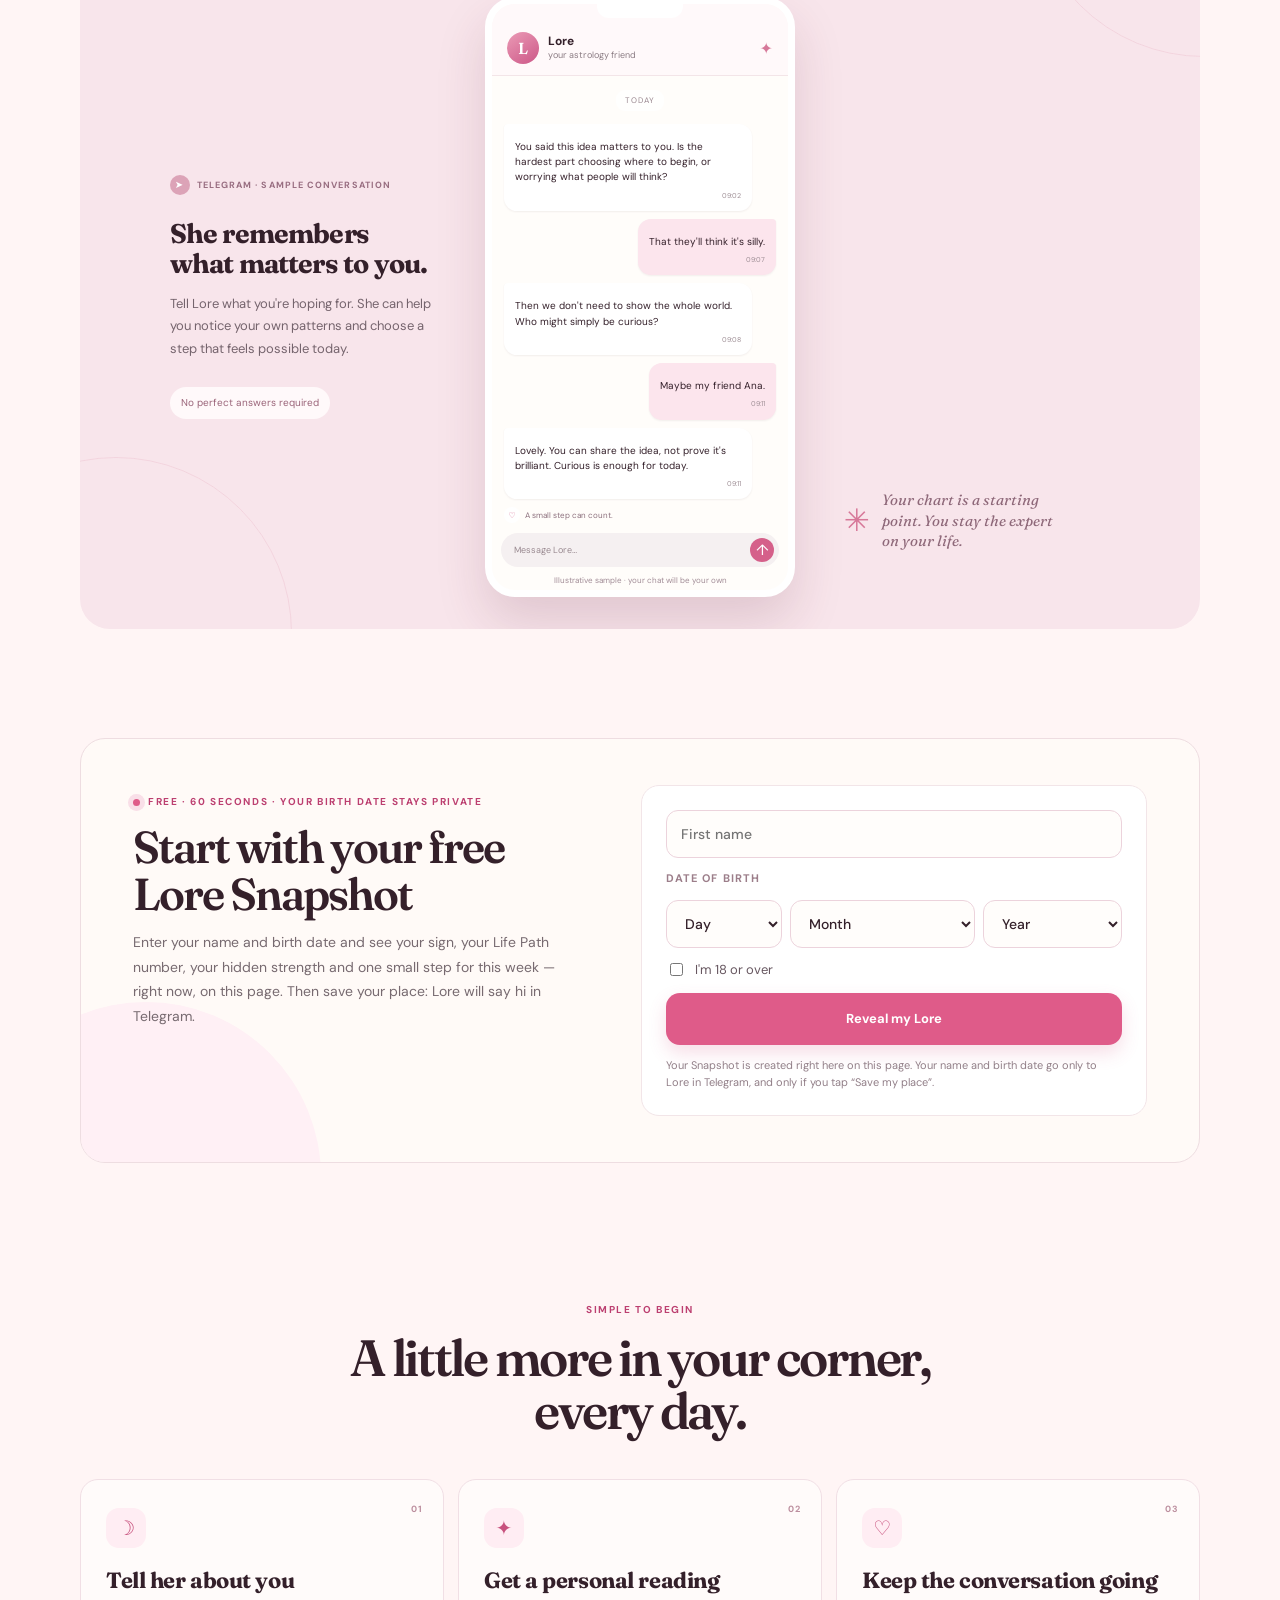
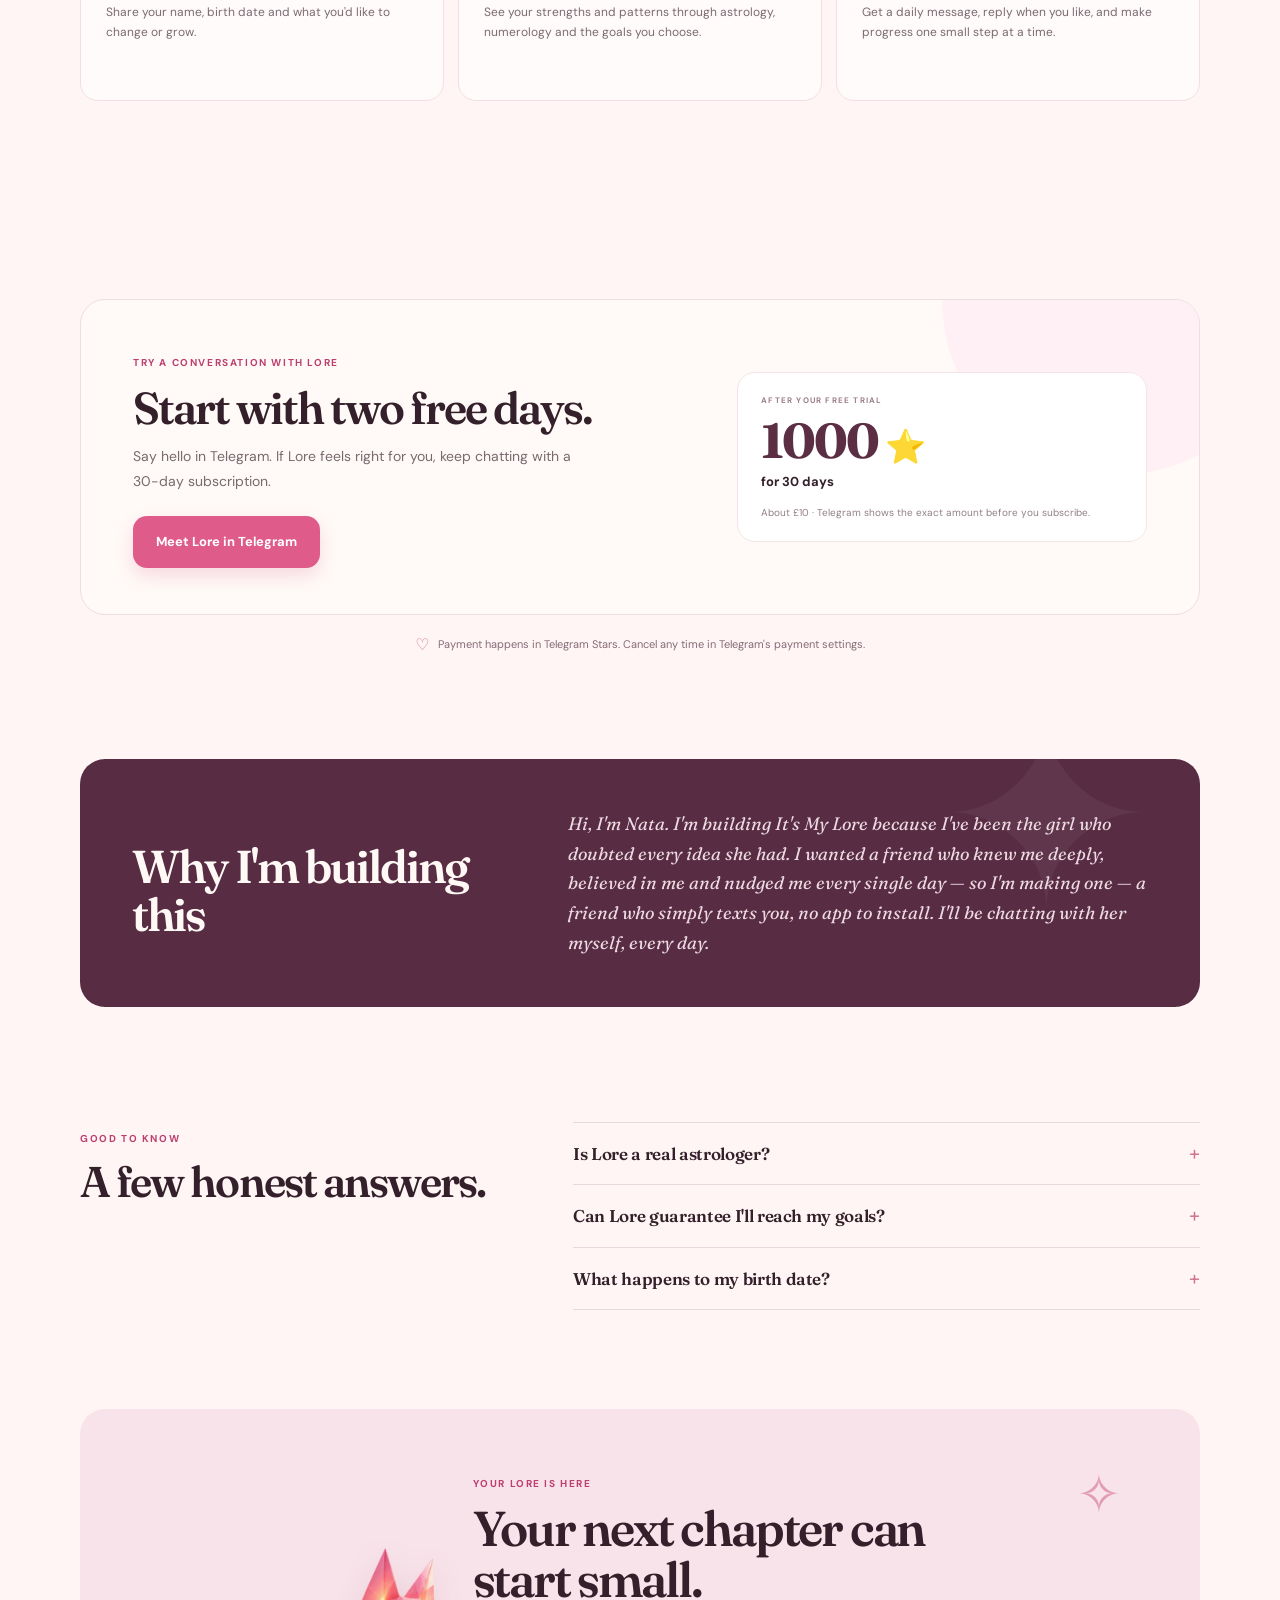
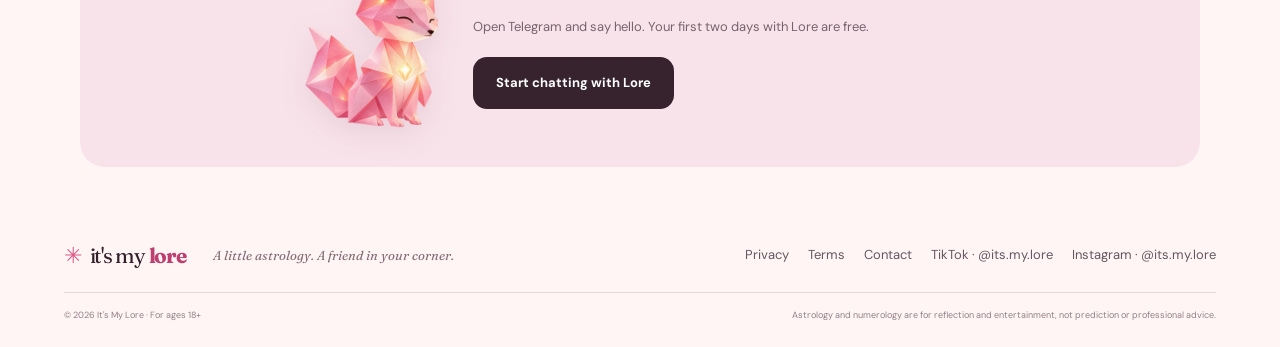
==== commit c91f94b7: "itsmylore: new design (EN+RU) with live Snapshot, GTM, SEO and "Why I'm building this" Base: Its_My_" ====
--- a/index.html
+++ b/index.html
@@ -1,303 +1,205 @@
 <!doctype html>
 <html lang="en">
 <head>
-<meta charset="utf-8">
+  <meta charset="utf-8">
 <!-- Google Tag Manager -->
 <script>(function(w,d,s,l,i){w[l]=w[l]||[];w[l].push({'gtm.start':new Date().getTime(),event:'gtm.js'});var f=d.getElementsByTagName(s)[0],j=d.createElement(s),dl=l!='dataLayer'?'&l='+l:'';j.async=true;j.src='https://www.googletagmanager.com/gtm.js?id='+i+dl;f.parentNode.insertBefore(j,f);})(window,document,'script','dataLayer','GTM-NJ2HK5VQ');</script>
-<meta name="viewport" content="width=device-width, initial-scale=1">
-<title>It's My Lore — a best friend who knows your stars</title>
-<meta name="description" content="A daily companion who knows your birth chart, your name and your sign — and helps you grow your confidence, your goals and your own income.">
-<link rel="preconnect" href="https://fonts.googleapis.com">
-<link href="https://fonts.googleapis.com/css2?family=DM+Sans:wght@400;600;700&family=Fraunces:opsz,wght@9..144,600&display=swap" rel="stylesheet">
-<style>
-  /* Colours and type from Figma "It's My Lore — Product Design", 02 Components */
-  :root { --paper:#fffdfc; --paper2:#fce8ee; --ink:#261c22; --pink:#ea6f98; --pink-dark:#bd3d6a; --blush:#f6a7bd; --plum:#3d2433; --muted:#6f5a66; }
-  * { box-sizing:border-box; }
-  body { margin:0; background:var(--paper); color:var(--ink); font:17px/1.6 "DM Sans",system-ui,sans-serif; }
-  h1,h2,h3 { font-family:"Fraunces",Georgia,serif; font-weight:600; line-height:1.12; margin:0 0 .5em; }
-  h1 { font-size:clamp(2rem,5vw,3.4rem); }
-  h2 { font-size:clamp(1.6rem,3.5vw,2.3rem); }
-  section { padding:64px 20px; }
-  .wrap { max-width:880px; margin:0 auto; }
-  .alt { background:var(--paper2); }
-  .eyebrow { text-transform:uppercase; font-size:.8rem; color:var(--pink-dark); font-weight:600; }
-  .btn { display:inline-block; background:var(--pink); color:var(--paper); border:0; border-radius:28px; padding:17px 28px; font:600 1rem "DM Sans",sans-serif; text-decoration:none; cursor:pointer; }
-  .btn:hover { background:var(--pink-dark); }
-  .small { font-size:.85rem; color:var(--muted); }
-  .grid { display:grid; gap:20px; grid-template-columns:repeat(auto-fit,minmax(220px,1fr)); }
-  .card { background:var(--paper); border:1px solid rgba(246,167,189,.5); border-radius:28px; padding:28px; box-shadow:0 10px 24px rgba(189,61,106,.1); }
-  .card h3 { font-size:1.5rem; }
-  ul.pain li { margin:.4em 0; }
-  form { display:grid; gap:12px; max-width:440px; }
-  input[type=text],input[type=email],input[type=date],select { padding:12px 14px; border:1px solid rgba(246,167,189,.8); border-radius:12px; font:inherit; background:#fff; }
-  .dob { display:grid; grid-template-columns:1fr 1.6fr 1.2fr; gap:8px; }
-  .dob select { min-width:0; width:100%; }
-  #dob-error { margin:0; color:#bd3d6a; }
-  label.check { display:flex; gap:8px; align-items:flex-start; font-size:.9rem; }
-  #snapshot { display:none; margin-top:28px; }
-  #snapshot .card p { margin:.6em 0; }
-  .offer { background:var(--plum); color:var(--paper2); border:0; border-radius:30px; }
-  .offer h2 { color:var(--paper); }
-  .offer .eyebrow { color:var(--blush); }
-  .offer .small { color:var(--blush); }
-  details { background:var(--paper); border:1px solid rgba(246,167,189,.34); border-radius:14px; padding:14px 18px; margin:10px 0; }
-  summary { font-weight:700; cursor:pointer; }
-  footer { padding:32px 20px; font-size:.85rem; color:var(--muted); text-align:center; }
-  body { background:#fff5f7; }
-  header.top { max-width:1080px; margin:0 auto; padding:22px 20px 0; display:flex; justify-content:space-between; align-items:center; }
-  .logo { font:600 1.4rem "Fraunces","Lora",Georgia,serif; color:var(--ink); text-decoration:none; }
-  .top a.lang { color:var(--muted); font-size:.9rem; text-decoration:none; }
-  .hero { max-width:1080px; display:grid; grid-template-columns:1.2fr .8fr; gap:32px; align-items:center; }
-  .hero img { width:100%; max-width:360px; height:auto; justify-self:center; }
-  @media (max-width:760px) { .hero { grid-template-columns:1fr; } .hero img { max-width:220px; order:-1; } }
-</style>
+  <meta name="viewport" content="width=device-width, initial-scale=1">
+  <meta name="theme-color" content="#ea6f98">
+  <link rel="icon" type="image/svg+xml" href="/assets/fox-mark.svg">
+  <link rel="icon" type="image/png" sizes="32x32" href="/favicon.png">
+  <link rel="apple-touch-icon" sizes="180x180" href="/apple-touch-icon.png">
+  <title>It's My Lore — Your AI Astrology Friend on Telegram</title>
+  <meta name="description" content="Meet Lore, your AI astrology friend in Telegram. Get personal daily reflections and gentle nudges that help you turn what you want into one small next step.">
+  <link rel="canonical" href="https://itsmylore.app/">
+  <link rel="alternate" hreflang="en" href="https://itsmylore.app/">
+  <link rel="alternate" hreflang="ru" href="https://itsmylore.app/ru/">
+  <link rel="alternate" hreflang="x-default" href="https://itsmylore.app/">
+  <meta property="og:type" content="website">
+  <meta property="og:site_name" content="It's My Lore">
+  <meta property="og:title" content="It&#x27;s My Lore — Your AI Astrology Friend on Telegram">
+  <meta property="og:description" content="Meet Lore, your AI astrology friend in Telegram. Get personal daily reflections and gentle nudges that help you turn what you want into one small next step.">
+  <meta property="og:url" content="https://itsmylore.app/">
+  <meta property="og:locale" content="en_GB">
+  <meta property="og:locale:alternate" content="ru_RU">
+  <meta property="og:image" content="https://itsmylore.app/og-lore.png">
+  <meta property="og:image:width" content="1200">
+  <meta property="og:image:height" content="630">
+  <meta name="twitter:card" content="summary_large_image">
+  <script type="application/ld+json">
+{
+  "@context": "https://schema.org",
+  "@type": "Organization",
+  "name": "It's My Lore",
+  "url": "https://itsmylore.app/",
+  "logo": "https://itsmylore.app/apple-touch-icon.png",
+  "email": "hello@itsmylore.app"
+}
+</script>
+<script type="application/ld+json">
+{
+  "@context": "https://schema.org",
+  "@type": "FAQPage",
+  "inLanguage": "en",
+  "mainEntity": [
+    {
+      "@type": "Question",
+      "name": "Is Lore a real astrologer?",
+      "acceptedAnswer": {
+        "@type": "Answer",
+        "text": "Lore is an AI companion that uses astrology and numerology as symbolic traditions for reflection. She isn't a human astrologer, and her messages aren't predictions or professional advice."
+      }
+    },
+    {
+      "@type": "Question",
+      "name": "Can Lore guarantee I'll reach my goals?",
+      "acceptedAnswer": {
+        "@type": "Answer",
+        "text": "No. Lore can help you reflect, break a goal into smaller steps and notice your own progress. What you choose to do remains up to you."
+      }
+    },
+    {
+      "@type": "Question",
+      "name": "What happens to my birth date?",
+      "acceptedAnswer": {
+        "@type": "Answer",
+        "text": "Your birth details are used to personalise your experience in Telegram. Review the Privacy page before sharing information, and only share what you're comfortable providing."
+      }
+    }
+  ]
+}
+</script>
+  <link rel="preconnect" href="https://fonts.googleapis.com">
+  <link rel="preconnect" href="https://fonts.gstatic.com" crossorigin>
+  <link href="https://fonts.googleapis.com/css2?family=DM+Sans:wght@400;500;600;700&family=Fraunces:opsz,wght@9..144,500;9..144,600;9..144,700&display=swap" rel="stylesheet">
+  <link rel="stylesheet" href="/assets/site.css">
+  <script defer src="/assets/app.js"></script>
 </head>
-<body>
+<body data-locale="en">
 <noscript><iframe src="https://www.googletagmanager.com/ns.html?id=GTM-NJ2HK5VQ" height="0" width="0" style="display:none;visibility:hidden"></iframe></noscript>
-
-<header class="top"><a class="logo" href="/">It's My Lore</a><a class="lang" href="/ru/">Русский</a></header>
-
-<section>
-  <div class="wrap hero">
-  <div>
-    <p class="eyebrow">Your Lore is here · 2 days free</p>
-    <h1>A best friend who knows your stars — and believes in you before you do.</h1>
-    <p>It's My Lore is a friend who messages you first — right in Telegram. Nothing new to download. She knows your birth chart, your name and your sign, texts you every day, and helps you set goals, grow your confidence and start earning on your own terms.</p>
-    <p><a class="btn" href="#snapshot-form">Get my free Lore Snapshot</a></p>
-    <p class="small">Free · 60 seconds · Your birth date stays private</p>
-    <p class="small">Then 1000⭐ (~£10) / 30 days, paid inside Telegram with Stars.</p>
-  </div>
-  <img src="/lore-fox.png" alt="Lore, a pink paper fox" width="430" height="550">
-  </div>
-</section>
-
-<section class="alt">
-  <div class="wrap">
-    <h2>Sound familiar?</h2>
-    <ul class="pain">
-      <li>You have ideas, but a voice in your head says <em>who are you to try?</em></li>
-      <li>You compare yourself to everyone online and come out smaller every time.</li>
-      <li>You start things with fire and quietly drop them two weeks later.</li>
-      <li>You want your own money and your own life — you just don't know where to begin.</li>
-    </ul>
-    <p><strong>You don't need another app you'll forget to open. You need someone in your corner who texts you first.</strong></p>
-  </div>
-</section>
-
-<section>
-  <div class="wrap">
-    <h2>Your friend. Your chart. Your plan.</h2>
-    <div class="grid">
-      <div class="card"><h3>A friend who gets you</h3>Every morning she texts you first: a message written for <em>you</em> — your sign, your numbers, your mood, your goals. Not a horoscope for 400 million people.</div>
-      <div class="card"><h3>Goals that fit who you are</h3>Turn "one day" into small, doable steps. Lore remembers what you said you wanted and gently holds you to it.</div>
-      <div class="card"><h3>Confidence, practised daily</h3>Little challenges, honest pep talks and reminders of what you've already done.</div>
-      <div class="card"><h3>Your money era</h3>Ideas for earning that match your strengths — side projects, skills, first clients — one small step at a time.</div>
+  <a class="skip" href="#main" data-i18n="skip">Skip to content</a>
+  <header class="site-header">
+    <a class="brand" href="/" aria-label="It's My Lore home"><span class="brand-mark">✳</span><span>it's my <b>lore</b></span></a>
+    <nav class="desktop-nav" aria-label="Main navigation">
+      <a href="#inside" data-i18n="nav_inside">Inside Lore</a>
+      <a href="#price" data-i18n="nav_price">Price</a>
+    </nav>
+    <div class="header-actions">
+      <div class="languages" aria-label="Choose language">
+        <a href="/" lang="en" aria-current="page">EN</a><a href="/ru/" lang="ru">RU</a>
+      </div>
+      <a class="button button-small button-dark header-cta" data-bot href="https://t.me/Lore_app?start=landing_en"><span data-i18n="nav_cta">Meet Lore</span></a>
     </div>
-  </div>
-</section>
-
-<section class="alt">
-  <div class="wrap">
-    <h2>How it works</h2>
-    <div class="grid">
-      <div class="card"><h3>1. Tell Lore about you</h3>Your name, birth date and what you want this year.</div>
-      <div class="card"><h3>2. Get your Lore</h3>Your strengths, your friction points and how you grow best.</div>
-      <div class="card"><h3>3. Chat every day</h3>Lore texts you in Telegram: a friend's advice, a daily forecast and one small step towards your goal. Reply any time, like you would to a friend.</div>
-    </div>
-  </div>
-</section>
-
-<section id="snapshot-form">
-  <div class="wrap">
-    <h2>Start with your free Lore Snapshot</h2>
-    <p>Enter your name and birth date and see your sign, your Life Path number, your hidden strength and one small step for this week — right now, on this page. Then save your place: Lore will say hi in Telegram.</p>
-    <form id="lore-form">
-      <input type="text" name="first_name" placeholder="First name" required>
-      <label class="small" id="dob-label" for="dob-day">Date of birth</label>
-      <div class="dob" role="group" aria-labelledby="dob-label">
-        <select id="dob-day" name="dob_day" aria-label="Day" required><option value="" disabled selected>Day</option><option value="01">1</option><option value="02">2</option><option value="03">3</option><option value="04">4</option><option value="05">5</option><option value="06">6</option><option value="07">7</option><option value="08">8</option><option value="09">9</option><option value="10">10</option><option value="11">11</option><option value="12">12</option><option value="13">13</option><option value="14">14</option><option value="15">15</option><option value="16">16</option><option value="17">17</option><option value="18">18</option><option value="19">19</option><option value="20">20</option><option value="21">21</option><option value="22">22</option><option value="23">23</option><option value="24">24</option><option value="25">25</option><option value="26">26</option><option value="27">27</option><option value="28">28</option><option value="29">29</option><option value="30">30</option><option value="31">31</option></select>
-        <select id="dob-month" name="dob_month" aria-label="Month" required><option value="" disabled selected>Month</option><option value="01">January</option><option value="02">February</option><option value="03">March</option><option value="04">April</option><option value="05">May</option><option value="06">June</option><option value="07">July</option><option value="08">August</option><option value="09">September</option><option value="10">October</option><option value="11">November</option><option value="12">December</option></select>
-        <select id="dob-year" name="dob_year" aria-label="Year" required><option value="" disabled selected>Year</option></select>
-      </div>
-      <input type="hidden" id="dob" name="dob">
-      <p class="small" id="dob-error" role="alert" hidden></p>
-      <label class="check"><input type="checkbox" name="adult" required> I'm 18 or over</label>
-      <button class="btn" type="submit">Reveal my Lore</button>
-      <p class="small">Your Snapshot is created right here on this page. Your name and birth date go only to Lore in Telegram, and only if you tap “Save my place”.</p>
-    </form>
-
-    <div id="snapshot">
-      <div class="card" id="snapshot-body"></div>
-      <div id="thanks"></div>
-    </div>
-  </div>
-</section>
-
-<section class="alt" id="pricing">
-  <div class="wrap">
-    <div class="card offer">
-      <p class="eyebrow">One simple price</p>
-      <h2>2 days free, then 1000⭐ (~£10) / 30 days</h2>
-      <p>Say hi to Lore in Telegram and the first 2 days are on us. If you want to keep going, subscribe for 30 days at a time.</p>
-      <ul>
-        <li><strong>Pay inside Telegram with Stars</strong> — no card details on this site, no extra accounts</li>
-        <li><strong>A free 2-day trial</strong> starts as soon as you say hi</li>
-        <li><strong>Cancel any time</strong> in Telegram's payment settings</li>
-      </ul>
-      <p><a class="btn" href="https://t.me/Lore_app?start=landing_en">Say hi to Lore in Telegram</a></p>
-      <p class="small">~£10 is approximate: Telegram shows the exact price in Stars before you confirm.</p>
-    </div>
-  </div>
-</section>
-
-<section>
-  <div class="wrap">
-    <h2>Why I'm building this</h2>
-    <p>Hi, I'm Nata. I'm building It's My Lore because I've been the girl who doubted every idea she had. I wanted a friend who knew me deeply, believed in me and nudged me every single day — so I'm making one — a friend who simply texts you, no app to install. I'll be chatting with her myself, every day.</p>
-  </div>
-</section>
-
-<section class="alt">
-  <div class="wrap">
-    <h2>Questions</h2>
-    <details><summary>Is this real astrology?</summary>Astrology and numerology are symbolic traditions, not science. Lore uses them as a mirror for reflection and a way to talk about you — not to predict your future.</details>
-    <details><summary>Is Lore a therapist?</summary>No. Lore is a supportive friend and a goal coach, not a medical or mental-health service. If you're struggling, please reach out to a professional.</details>
-    <details><summary>Can Lore guarantee I'll earn money?</summary>No one honestly can. Lore helps you find ideas that fit you and take small, safe steps.</details>
-    <details><summary>What happens to my data?</summary>Your birth details are used only to create your Lore. We never sell them or use them for advertising.</details>
-    <details><summary>How much does it cost?</summary>The first 2 days are free. Then it's 1000⭐ (~£10) / 30 days, paid inside Telegram with Telegram Stars. You can cancel any time in Telegram's payment settings.</details>
-    <details><summary>Do I need to download anything?</summary>No. Lore lives in Telegram — she messages you there, and you just reply. If you don't have Telegram yet, it's free and takes a minute to install.</details>
-    <details><summary>Who is it for?</summary>Women 18+ who want more confidence, clearer goals and their own income.</details>
-  </div>
-</section>
-
-<footer>
-  It's My Lore · For ages 18+ · Astrology and numerology are for reflection and entertainment, not prediction or professional advice<br>
-  © 2026 Rubyness Ltd · Company No. <a href="https://find-and-update.company-information.service.gov.uk/company/SC729112" rel="noopener">SC729112</a><br>
-  <a href="/privacy/">Privacy</a> · <a href="/terms/">Terms</a> · <a href="mailto:natali@rubyness.co.uk">natali@rubyness.co.uk</a> · <a href="/ru/">Русский</a>
-</footer>
-
-<script>
-// Fill these before publishing.
-const CONFIG = {
-  telegramLink: "https://t.me/Lore_app?start=landing_en", // waitlist = unique /start with this payload, counted by the bot
-  launchDate: "31 January 2027"
-};
-
-document.querySelectorAll(".launch-date").forEach(el => el.textContent = CONFIG.launchDate);
-
-const SIGNS = [
-  // [name, last day (MMDD) of the sign, how you shine, trait]
-  ["Capricorn", 119, "You build quietly and you build to last. People lean on you more than you realise.", "Capricorn grit"],
-  ["Aquarius", 218, "You see the world a little differently — and that difference is exactly what people remember.", "Aquarius originality"],
-  ["Pisces", 320, "You feel everything — the room, the mood, the thing nobody said out loud. That sensitivity is your radar.", "Pisces intuition"],
-  ["Aries", 419, "You're the spark. When you decide something, things start moving.", "Aries courage"],
-  ["Taurus", 520, "You're steady, sensual and loyal. You make ordinary days feel good.", "Taurus patience"],
-  ["Gemini", 620, "Your mind is quick and curious. You can talk to anyone and make them feel interesting.", "Gemini curiosity"],
-  ["Cancer", 722, "You protect the people you love fiercely. Home is wherever you make it.", "Cancer care"],
-  ["Leo", 822, "You were made to be seen. Your warmth makes other people brave.", "Leo warmth"],
-  ["Virgo", 922, "You notice the details others miss and you make things better, quietly.", "Virgo precision"],
-  ["Libra", 1022, "You bring beauty and balance wherever you go. People trust your taste.", "Libra charm"],
-  ["Scorpio", 1121, "You go deep. You see through surfaces and you don't give up easily.", "Scorpio depth"],
-  ["Sagittarius", 1221, "You're the adventurer. Freedom and meaning keep you alive.", "Sagittarius optimism"],
-  ["Capricorn", 1231, "You build quietly and you build to last. People lean on you more than you realise.", "Capricorn grit"]
-];
-
-const PATHS = {
-  1:  ["the Pioneer", "You grow by going first.", "a 1's drive", "You wait for permission nobody needs to give you.", "Pick one thing you've been putting off and do the first 15 minutes of it today."],
-  2:  ["the Peacemaker", "You grow through connection.", "a 2's empathy", "You put everyone's needs before your own until you're running on empty.", "Say no to one small thing this week — kindly, without explaining."],
-  3:  ["the Creator", "You grow by expressing yourself.", "a 3's creativity", "You hide your best ideas because they feel 'too much'.", "Share one thing you made or think — a post, a message, a sketch — with one person."],
-  4:  ["the Builder", "You grow through steady progress.", "a 4's reliability", "You wait for the perfect plan before you start.", "Write a three-step plan for one goal and do step one, even imperfectly."],
-  5:  ["the Free Spirit", "You grow through change and new experiences.", "a 5's adaptability", "You start a lot and finish little when things get boring.", "Choose one unfinished thing and give it a tiny finish line for Sunday."],
-  6:  ["the Nurturer", "You grow by caring for others — and yourself.", "a 6's warmth", "You give so much that you forget to receive.", "Ask someone for help with one small thing and simply say thank you."],
-  7:  ["the Seeker", "You grow by understanding deeply.", "a 7's insight", "You overthink until the moment to act has passed.", "Give yourself 10 minutes to decide one thing you've been circling — then decide."],
-  8:  ["the Powerhouse", "You grow by claiming your power and your money.", "an 8's ambition", "You feel guilty for wanting more.", "Write down how much you'd love to earn a month — and one skill that could get you closer."],
-  9:  ["the Old Soul", "You grow by giving meaning to what you do.", "a 9's big heart", "You soak up other people's doubts as if they were your own.", "Write down three times someone thanked you for helping them, and the skill you used each time."],
-  11: ["the Intuitive", "You grow by trusting your inner voice.", "an 11's intuition", "You doubt the very instincts that are usually right.", "Next time your gut says something this week, write it down — and check back later how right it was."],
-  22: ["the Master Builder", "You grow by turning big dreams into real things.", "a 22's vision", "The size of your dreams scares you into doing nothing.", "Shrink your biggest dream to one action that takes under an hour, and do it."],
-  33: ["the Master Teacher", "You grow by lifting others up.", "a 33's compassion", "You help everyone except yourself.", "Spend 20 minutes this week on something that's only for you."]
-};
-
-function sunSign(month, day) {
-  const mmdd = month * 100 + day;
-  return SIGNS.find(s => mmdd <= s[1]);
-}
-
-function lifePath(dateStr) {
-  let n = dateStr.replace(/\D/g, "").split("").reduce((a, d) => a + +d, 0);
-  while (n > 9 && ![11, 22, 33].includes(n)) n = String(n).split("").reduce((a, d) => a + +d, 0);
-  return n;
-}
-
-function escapeHtml(s) {
-  return s.replace(/[&<>"']/g, c => ({ "&": "&amp;", "<": "&lt;", ">": "&gt;", '"': "&quot;", "'": "&#39;" }[c]));
-}
-
-// Telegram /start payload for the bot: landing_en_snapshot_<b64> where <b64> = unpadded URL-safe base64 of the
-// UTF-8 string "<name>:<YYYY-MM-DD>" (18+ is confirmed by the required checkbox). Telegram allows 64 chars of
-// [A-Za-z0-9_-], so the name is shortened until it fits.
-function snapshotLink(name, dob) {
-  const prefix = "landing_en_snapshot_";
-  const b64 = str => btoa(String.fromCharCode(...new TextEncoder().encode(str)))
-    .replace(/\+/g, "-").replace(/\//g, "_").replace(/=+$/, "");
-  const chars = [...name.replace(/[:\s]+/g, " ").trim()];
-  let enc;
-  while ((enc = b64(chars.join("") + ":" + dob)).length > 64 - prefix.length) chars.pop();
-  return "https://t.me/Lore_app?start=" + prefix + enc;
-}
-
-const DOB_ERRORS = { bad: "Please enter a real date", young: "You must be 18 or older" };
-const dobError = document.getElementById("dob-error");
-
-(function fillYears() {
-  const sel = document.getElementById("dob-year");
-  for (let y = new Date().getFullYear() - 18; y >= new Date().getFullYear() - 100; y--) sel.add(new Option(y, y));
-})();
-
-["dob-day", "dob-month", "dob-year"].forEach(id =>
-  document.getElementById(id).addEventListener("change", () => { dobError.hidden = true; }));
-
-function dobCheck(y, m, d) {
-  const dt = new Date(y, m - 1, d);
-  if (dt.getFullYear() !== y || dt.getMonth() !== m - 1 || dt.getDate() !== d) return "bad";
-  const today = new Date();
-  today.setHours(0, 0, 0, 0);
-  if (new Date(y + 18, m - 1, d) > today) return "young";
-  return null;
-}
-
-document.getElementById("lore-form").addEventListener("submit", e => {
-  e.preventDefault();
-  const f = e.target;
-  const name = escapeHtml(f.first_name.value.trim());
-  f.dob.value = `${f.dob_year.value}-${f.dob_month.value}-${f.dob_day.value}`;
-  const dob = f.dob.value;
-  const [y, m, d] = dob.split("-").map(Number);
-  const err = dobCheck(y, m, d);
-  if (err) {
-    dobError.textContent = DOB_ERRORS[err];
-    dobError.hidden = false;
-    return;
-  }
-  dobError.hidden = true;
-  const sign = sunSign(m, d);
-  const num = lifePath(dob);
-  const p = PATHS[num];
-
-  document.getElementById("snapshot-body").innerHTML = `
-    <h3>${name}, here's your Lore Snapshot ✨</h3>
-    <p><strong>Your sign: ${sign[0]}.</strong> ${sign[2]}</p>
-    <p><strong>Your Life Path: ${num} — ${p[0]}.</strong> ${p[1]}</p>
-    <p><strong>Your hidden strength:</strong> ${sign[3]} plus ${p[2]} is a rare mix — it's something people would happily pay for once you let them see it.</p>
-    <p><strong>Where you hold yourself back:</strong> ${p[3]}</p>
-    <p><strong>Your small step this week:</strong> ${p[4]}</p>
-    <p><em>Lore says: "You don't have to become someone else to be enough. Start where you are — I'll text you every morning."</em></p>
-    <p class="small">Astrology and numerology are symbolic traditions for reflection, not predictions.</p>`;
-  document.getElementById("thanks").innerHTML =
-    `<p><a class="btn" href="${snapshotLink(f.first_name.value, dob)}">Save my place — say hi to Lore in Telegram</a></p><p class="small">2 days free · <a href="#pricing">See the price →</a></p>`;
-  document.getElementById("snapshot").style.display = "block";
-  document.getElementById("snapshot").scrollIntoView({ behavior: "smooth" });
-
-});
-</script>
+  </header>
+
+  <main id="main">
+    <section class="hero section-wrap">
+      <div class="hero-copy">
+        <div class="eyebrow"><span class="eyebrow-dot"></span><span data-i18n="hero_eyebrow">YOUR AI ASTROLOGY FRIEND · INSIDE TELEGRAM</span></div>
+        <h1 data-i18n="hero_title">A friend who knows your stars — and helps you make your own luck.</h1>
+        <p class="hero-lead" data-i18n="hero_lead">Meet Lore: your personal AI companion with an astrologer's lens. She messages you first, listens when you need to talk, and helps you turn a big, blurry wish into one small next step.</p>
+        <div class="hero-actions">
+          <a class="button button-primary" data-bot href="https://t.me/Lore_app?start=landing_en"><span data-i18n="hero_cta">Try Lore free for 2 days</span></a>
+          <a class="text-link" href="#inside"><span data-i18n="hero_secondary">See a conversation</span></a>
+        </div>
+        <p class="hero-note"><span data-i18n="hero_note">No app to download · Starts in Telegram · For ages 18+</span></p>
+      </div>
+      <div class="hero-art" aria-label="Lore the pink origami fox beside a sample Telegram conversation">
+        <div class="art-orbit orbit-one"></div><div class="art-orbit orbit-two"></div>
+        <div class="star star-one">✦</div><div class="star star-two">✧</div><div class="star star-three">✦</div>
+        <div class="fox-halo"></div>
+        <img class="fox-image" src="/assets/lore-fox.webp" alt="Lore, the pink origami fox" fetchpriority="high">
+        <div class="floating-note"><span class="note-icon">☼</span><span><b data-i18n="art_note_title">A little sign for today</b><small data-i18n="art_note_sub">A reflection, never a prediction</small></span></div>
+        <div class="mini-message"><span class="mini-avatar">L</span><span data-i18n="art_bubble">You don't have to figure it all out today. Just begin with one thing.</span></div>
+        <div class="art-caption"><span class="caption-dot"></span><span data-i18n="art_caption">A softer way to move forward</span></div>
+      </div>
+      <div class="hero-bottomline"><span data-i18n="hero_bottom">Not a horoscope for everyone. A conversation that starts with you.</span><span class="bottom-stars">✧ &nbsp; ✦ &nbsp; ✧</span></div>
+    </section>
+
+    <section class="intro-band" id="inside">
+      <div class="section-wrap intro-grid">
+        <div class="intro-heading"><p class="eyebrow eyebrow-light" data-i18n="inside_eyebrow">A REAL CONVERSATION, WITH A LITTLE MAGIC</p><h2 data-i18n="inside_title">Astrology opens the door.<br>Your story makes it personal.</h2></div>
+        <div class="intro-copy"><p data-i18n="inside_copy">Lore brings your birth chart and numerology into the conversation, then listens to what you actually want. No grand claims about your destiny — just a warm point of view, questions that help you reflect, and a next step you can choose for yourself.</p><a class="light-link" href="#conversation"><span data-i18n="inside_link">Read a sample chat</span></a></div>
+      </div>
+    </section>
+
+    <section class="conversation-section section-wrap" id="conversation">
+      <div class="section-heading split-heading">
+        <div><p class="eyebrow" data-i18n="chat_eyebrow">A NOTE FROM LORE</p><h2 data-i18n="chat_title">Like texting a friend<br>who knows your story.</h2></div>
+        <p data-i18n="chat_intro">A made-up example of how Lore can turn a moment of doubt into a gentler, more practical conversation.</p>
+      </div>
+      <div class="chat-demo">
+        <div class="chat-tabs" role="tablist" aria-label="Choose a sample conversation"><button type="button" role="tab" aria-selected="false" class="chat-tab" data-chat="morning" data-i18n="chat_tab_morning">A slow morning</button><button type="button" role="tab" aria-selected="true" class="chat-tab active" data-chat="stuck" data-i18n="chat_tab_stuck">When you feel stuck</button><button type="button" role="tab" aria-selected="false" class="chat-tab" data-chat="win" data-i18n="chat_tab_win">A little win</button></div>
+        <div class="chat-side"><div class="chat-label"><span class="telegram-symbol">➤</span><span>TELEGRAM · <span data-i18n="chat_sample">SAMPLE CONVERSATION</span></span></div><h3 data-i18n="chat_side_title">She remembers what matters to you.</h3><p data-i18n="chat_side_copy">Tell Lore what you're hoping for. She can help you notice your own patterns and choose a step that feels possible today.</p><span class="chat-tag" data-i18n="chat_tag">No perfect answers required</span></div>
+        <div class="phone-shell" aria-label="Sample chat with Lore">
+          <div class="phone-top"><span class="phone-notch"></span><div class="chat-profile"><span class="profile-avatar">L</span><span><b>Lore</b><small data-i18n="profile_sub">your astrology friend</small></span><span class="profile-star">✦</span></div></div>
+          <div class="chat-body"><div class="day-pill" data-i18n="chat_today">TODAY</div><div class="chat-flow" aria-live="polite">
+            <div class="chat-bubble lore-bubble"><small data-i18n="chat_morning">A NOTE FOR YOUR MORNING</small><p data-i18n="chat_message1">Your curiosity is one of your strengths. Today, let it lead you to one useful question — not ten new tabs.</p><time>09:02</time></div>
+            <div class="chat-bubble user-bubble"><p data-i18n="chat_message2">I keep putting off the idea I've been excited about.</p><time>09:17</time></div>
+            <div class="chat-bubble lore-bubble"><p data-i18n="chat_message3">That doesn't mean the idea is wrong. What is the smallest version you could try in 20 minutes?</p><time>09:17</time></div>
+          </div><div class="chat-reaction"><span>♡</span><span data-i18n="chat_reaction">A small step can count.</span></div></div>
+          <div class="chat-compose"><span data-i18n="chat_reply">Message Lore…</span><span class="send-button" aria-hidden="true">↑</span></div>
+          <div class="phone-disclaimer" data-i18n="chat_disclaimer">Illustrative sample · your chat will be your own</div>
+        </div>
+        <div class="conversation-side-note"><span class="hand-drawn-star">✳</span><span data-i18n="chat_side_note">Your chart is a starting point. You stay the expert on your life.</span></div>
+      </div>
+    </section>
+
+    <section class="snapshot-section section-wrap" id="snapshot-form">
+      <div class="snapshot-card">
+        <div class="snapshot-copy"><p class="eyebrow"><span class="eyebrow-dot"></span><span>Free · 60 seconds · Your birth date stays private</span></p><h2>Start with your free Lore Snapshot</h2><p>Enter your name and birth date and see your sign, your Life Path number, your hidden strength and one small step for this week — right now, on this page. Then save your place: Lore will say hi in Telegram.</p></div>
+        <div class="snapshot-form-wrap">
+          <form id="lore-form" class="snapshot-form">
+            <input type="text" name="first_name" placeholder="First name" aria-label="First name" autocomplete="given-name" required>
+            <label class="dob-label" id="dob-label" for="dob-day">Date of birth</label>
+            <div class="dob" role="group" aria-labelledby="dob-label">
+              <select id="dob-day" name="dob_day" aria-label="Day" required><option value="" disabled selected>Day</option><option value="01">1</option><option value="02">2</option><option value="03">3</option><option value="04">4</option><option value="05">5</option><option value="06">6</option><option value="07">7</option><option value="08">8</option><option value="09">9</option><option value="10">10</option><option value="11">11</option><option value="12">12</option><option value="13">13</option><option value="14">14</option><option value="15">15</option><option value="16">16</option><option value="17">17</option><option value="18">18</option><option value="19">19</option><option value="20">20</option><option value="21">21</option><option value="22">22</option><option value="23">23</option><option value="24">24</option><option value="25">25</option><option value="26">26</option><option value="27">27</option><option value="28">28</option><option value="29">29</option><option value="30">30</option><option value="31">31</option></select>
+              <select id="dob-month" name="dob_month" aria-label="Month" required><option value="" disabled selected>Month</option><option value="01">January</option><option value="02">February</option><option value="03">March</option><option value="04">April</option><option value="05">May</option><option value="06">June</option><option value="07">July</option><option value="08">August</option><option value="09">September</option><option value="10">October</option><option value="11">November</option><option value="12">December</option></select>
+              <select id="dob-year" name="dob_year" aria-label="Year" required><option value="" disabled selected>Year</option></select>
+            </div>
+            <input type="hidden" id="dob" name="dob">
+            <p id="dob-error" role="alert" hidden></p>
+            <label class="check"><input type="checkbox" name="adult" required> I'm 18 or over</label>
+            <button class="button button-primary" type="submit">Reveal my Lore</button>
+            <p class="small">Your Snapshot is created right here on this page. Your name and birth date go only to Lore in Telegram, and only if you tap “Save my place”.</p>
+          </form>
+          <div id="snapshot" class="snapshot-result" hidden aria-live="polite">
+            <div class="result-card" id="snapshot-body"></div>
+            <div id="thanks"></div>
+          </div>
+        </div>
+      </div>
+    </section>
+
+    <section class="how-section section-wrap">
+      <div class="section-heading"><p class="eyebrow" data-i18n="how_eyebrow">SIMPLE TO BEGIN</p><h2 data-i18n="how_title">A little more in your corner,<br>every day.</h2></div>
+      <div class="how-grid">
+        <article class="how-card"><span class="step-number">01</span><span class="step-symbol">☽</span><h3 data-i18n="step1_title">Tell her about you</h3><p data-i18n="step1_copy">Share your name, birth date and what you'd like to change or grow.</p></article>
+        <article class="how-card"><span class="step-number">02</span><span class="step-symbol">✦</span><h3 data-i18n="step2_title">Get a personal reading</h3><p data-i18n="step2_copy">See your strengths and patterns through astrology, numerology and the goals you choose.</p></article>
+        <article class="how-card"><span class="step-number">03</span><span class="step-symbol">♡</span><h3 data-i18n="step3_title">Keep the conversation going</h3><p data-i18n="step3_copy">Get a daily message, reply when you like, and make progress one small step at a time.</p></article>
+      </div>
+    </section>
+
+    <section class="price-section section-wrap" id="price">
+      <div class="price-card"><div class="price-copy"><p class="eyebrow" data-i18n="price_eyebrow">TRY A CONVERSATION WITH LORE</p><h2 data-i18n="price_title">Start with two free days.</h2><p data-i18n="price_copy">Say hello in Telegram. If Lore feels right for you, keep chatting with a 30-day subscription.</p><a class="button button-primary" data-bot href="https://t.me/Lore_app?start=landing_en"><span data-i18n="price_cta">Meet Lore in Telegram</span></a></div><div class="price-amount"><span data-i18n="price_after">AFTER YOUR FREE TRIAL</span><b>1000 <span>⭐</span></b><strong data-i18n="price_duration">for 30 days</strong><small data-i18n="price_approx">About £10 · Telegram shows the exact amount before you subscribe.</small></div></div>
+      <div class="price-reassurance"><span>♡</span><span data-i18n="price_reassure">Payment happens in Telegram Stars. Cancel any time in Telegram's payment settings.</span></div>
+    </section>
+
+    <section class="why-section section-wrap">
+      <div class="why-card"><h2>Why I'm building this</h2><p>Hi, I'm Nata. I'm building It's My Lore because I've been the girl who doubted every idea she had. I wanted a friend who knew me deeply, believed in me and nudged me every single day — so I'm making one — a friend who simply texts you, no app to install. I'll be chatting with her myself, every day.</p></div>
+    </section>
+
+    <section class="faq-section section-wrap">
+      <div class="faq-heading"><p class="eyebrow" data-i18n="faq_eyebrow">GOOD TO KNOW</p><h2 data-i18n="faq_title">A few honest answers.</h2></div>
+      <div class="faq-list">
+        <details><summary data-i18n="faq1_q">Is Lore a real astrologer?</summary><p data-i18n="faq1_a">Lore is an AI companion that uses astrology and numerology as symbolic traditions for reflection. She isn't a human astrologer, and her messages aren't predictions or professional advice.</p></details>
+        <details><summary data-i18n="faq2_q">Can Lore guarantee I'll reach my goals?</summary><p data-i18n="faq2_a">No. Lore can help you reflect, break a goal into smaller steps and notice your own progress. What you choose to do remains up to you.</p></details>
+        <details><summary data-i18n="faq3_q">What happens to my birth date?</summary><p data-i18n="faq3_a">Your birth details are used to personalise your experience in Telegram. Review the Privacy page before sharing information, and only share what you're comfortable providing.</p></details>
+      </div>
+    </section>
+
+    <section class="final-cta section-wrap"><div class="final-fox"><img src="/assets/lore-fox.webp" alt="" loading="lazy"></div><div class="final-copy"><p class="eyebrow" data-i18n="final_eyebrow">YOUR LORE IS HERE</p><h2 data-i18n="final_title">Your next chapter can start small.</h2><p data-i18n="final_copy">Open Telegram and say hello. Your first two days with Lore are free.</p><a class="button button-dark" data-bot href="https://t.me/Lore_app?start=landing_en"><span data-i18n="final_cta">Start chatting with Lore</span></a></div><div class="final-sparkle">✧</div></section>
+  </main>
+  <footer class="site-footer"><div class="footer-top"><a class="brand" href="/"><span class="brand-mark">✳</span><span>it's my <b>lore</b></span></a><p data-i18n="footer_tagline">A little astrology. A friend in your corner.</p><div class="footer-links"><a href="https://itsmylore.app/privacy/" data-i18n="footer_privacy">Privacy</a><a href="https://itsmylore.app/terms/" data-i18n="footer_terms">Terms</a><a href="mailto:hello@itsmylore.app" data-i18n="footer_contact">Contact</a><a href="https://www.tiktok.com/@its.my.lore" target="_blank" rel="noopener noreferrer">TikTok · @its.my.lore</a><a href="https://www.instagram.com/its.my.lore/" target="_blank" rel="noopener noreferrer">Instagram · @its.my.lore</a></div></div><div class="footer-bottom"><span data-i18n="footer_copyright">© 2026 It's My Lore · For ages 18+</span><span data-i18n="footer_disclaimer">Astrology and numerology are for reflection and entertainment, not prediction or professional advice.</span></div></footer>
 </body>
 </html>
--- a/assets/site.css
+++ b/assets/site.css
@@ -0,0 +1,15 @@
+:root{--ink:#34202a;--muted:#796a72;--rose:#df5b89;--rose-dark:#bc3f70;--rose-pale:#ffeff4;--cream:#fffaf5;--paper:#fffdfb;--blush:#fff5f5;--line:#f0dce2;--plum:#6d3651;--sage:#6d8c74;--serif:"Fraunces",Georgia,serif;--sans:"DM Sans",system-ui,sans-serif;--shadow:0 24px 70px rgba(94,36,61,.13)}
+*{box-sizing:border-box}html{scroll-behavior:smooth;scroll-padding-top:88px}body{margin:0;background:var(--blush);color:var(--ink);font-family:var(--sans);font-size:16px;line-height:1.6;-webkit-font-smoothing:antialiased}a{color:inherit;text-decoration:none}button{font:inherit}.skip{position:absolute;left:-999px;top:8px;z-index:99;padding:12px 16px;background:#fff;border-radius:8px}.skip:focus{left:8px}.site-header{height:82px;padding:0 max(5vw,24px);display:flex;align-items:center;justify-content:space-between;border-bottom:1px solid rgba(236,211,220,.72);background:rgba(255,247,247,.9);backdrop-filter:blur(14px);position:sticky;top:0;z-index:20}.brand{display:inline-flex;align-items:center;gap:9px;font-family:var(--serif);font-size:21px;letter-spacing:-.06em;white-space:nowrap}.brand b{font-weight:700;color:var(--rose-dark)}.brand-mark{font-size:22px;color:var(--rose);line-height:1}.desktop-nav{display:flex;align-items:center;gap:37px;margin-left:30px}.desktop-nav a,.footer-links a{font-size:13px;color:#665760;transition:color .2s}.desktop-nav a:hover,.footer-links a:hover{color:var(--rose-dark)}.header-actions{display:flex;align-items:center;gap:20px}.languages{display:flex;gap:2px;padding:4px;background:#f8e9ee;border-radius:99px}.languages a{font-size:10px;font-weight:700;letter-spacing:.07em;color:#765b67;padding:5px 7px;border-radius:99px}.languages a[aria-current=page]{background:white;color:var(--rose-dark);box-shadow:0 2px 8px #d9b9c555}.button{display:inline-flex;align-items:center;justify-content:center;gap:15px;min-height:52px;padding:0 23px;border:0;border-radius:14px;font-weight:700;font-size:13px;line-height:1.2;transition:transform .2s,box-shadow .2s,background .2s;cursor:pointer}.button:hover{transform:translateY(-2px);box-shadow:0 10px 22px rgba(97,40,62,.16)}.button-primary{background:var(--rose);color:#fff;box-shadow:0 8px 18px rgba(211,79,127,.19)}.button-primary:hover{background:var(--rose-dark)}.button-dark{background:#37232d;color:#fff}.button-small{min-height:40px;padding:0 15px;border-radius:11px;font-size:12px}.button-arrow{width:25px;height:25px;background:#ffffff33;border-radius:50%;display:grid;place-items:center;font-size:15px}.header-cta span:last-child{font-size:14px}.section-wrap{width:min(1120px,calc(100% - 48px));margin-inline:auto}.hero{position:relative;min-height:644px;padding:91px 0 78px;display:grid;grid-template-columns:1.05fr .95fr;align-items:center;column-gap:18px}.hero-copy{position:relative;z-index:2;padding:0 0 15px}.eyebrow{display:flex;align-items:center;gap:8px;color:var(--rose-dark);font-size:10px;font-weight:700;letter-spacing:.16em;line-height:1.4}.eyebrow-dot{width:7px;height:7px;border-radius:50%;background:var(--rose);box-shadow:0 0 0 5px #f9dfe8}.hero h1,.section-heading h2,.intro-heading h2,.week-copy h2,.price-copy h2,.faq-heading h2,.final-copy h2{font-family:var(--serif);font-weight:600;letter-spacing:-.045em;line-height:1.04}.hero h1{max-width:630px;margin:19px 0 21px;font-size:clamp(42px,5.1vw,69px)}.hero-lead{max-width:530px;margin:0;color:#675760;font-size:17px;line-height:1.75}.hero-actions{display:flex;align-items:center;gap:24px;margin-top:30px}.text-link,.light-link{display:inline-flex;align-items:center;gap:10px;font-size:13px;font-weight:700}.text-link span:last-child{color:var(--rose)}.hero-note{margin:17px 0 0;color:#8a7880;font-size:11px}.hero-art{height:490px;position:relative;display:flex;justify-content:center;align-items:center;isolation:isolate}.fox-image{position:absolute;z-index:2;width:min(350px,76%);max-height:420px;object-fit:contain;filter:drop-shadow(0 22px 22px rgba(146,69,94,.18));left:8%;top:3%;animation:float 5s ease-in-out infinite}.fox-halo{position:absolute;z-index:-1;left:14%;top:12%;width:70%;aspect-ratio:1;border-radius:50%;background:radial-gradient(circle,#ffe5ec 0,#ffe5ecaa 45%,#ffe5ec00 71%)}.art-orbit{position:absolute;border:1px solid #edbed0;border-radius:50%;width:385px;height:385px;left:10%;top:9%;transform:rotate(-22deg) scaleY(.55)}.orbit-two{width:450px;height:450px;left:3%;top:0;border-color:#f2d7df;transform:rotate(34deg) scaleY(.42)}.star{position:absolute;color:#dc6794;z-index:4}.star-one{top:13%;left:18%;font-size:30px}.star-two{top:27%;right:12%;font-size:38px;color:#d7a774}.star-three{bottom:20%;right:15%;font-size:24px}.floating-note,.mini-message{position:absolute;z-index:5;display:flex;align-items:center;background:#fffdfb;box-shadow:0 15px 35px #813b5722;border:1px solid #f4e0e5}.floating-note{right:0;top:13%;padding:12px 15px;border-radius:16px;gap:11px}.note-icon{display:grid;place-items:center;width:34px;height:34px;border-radius:12px;background:#fff0df;color:#ce8b49;font-size:20px}.floating-note b,.floating-note small{display:block}.floating-note b{font-size:11px}.floating-note small{margin-top:2px;color:#8b7980;font-size:9px}.mini-message{left:5%;bottom:18%;max-width:260px;padding:12px 14px;border-radius:16px 16px 16px 5px;gap:9px;font-size:10px;line-height:1.45;color:#5c4a53}.mini-avatar,.profile-avatar{flex:none;display:grid;place-items:center;color:white;background:linear-gradient(145deg,#eb9bb6,#cc5787);font-family:var(--serif);font-weight:600}.mini-avatar{width:26px;height:26px;border-radius:50%;font-size:13px}.art-caption{position:absolute;right:4%;bottom:7%;font-size:10px;letter-spacing:.04em;color:#856c78;display:flex;align-items:center;gap:8px}.caption-dot{width:5px;height:5px;background:var(--sage);border-radius:50%}.hero-bottomline{position:absolute;left:0;right:0;bottom:19px;display:flex;justify-content:space-between;border-top:1px solid #f1dfe5;padding-top:15px;font-family:var(--serif);font-size:14px;color:#856d78}.bottom-stars{font-family:var(--sans);letter-spacing:.23em;color:#d886a4}.intro-band{background:#582c43;color:#fff9f5;padding:75px 0 79px;position:relative;overflow:hidden}.intro-band:after{content:"✦";position:absolute;right:5%;top:-94px;color:#ffffff0c;font-size:350px;line-height:1}.intro-grid{display:grid;grid-template-columns:1.05fr .95fr;gap:65px;align-items:end;position:relative;z-index:1}.eyebrow-light{color:#f7bdcf}.intro-heading h2,.week-copy h2{font-size:clamp(38px,4.2vw,53px);margin:18px 0 0}.intro-heading em,.week-copy h2 em,.section-heading em{font-weight:500;color:#e9a9bc}.intro-copy{max-width:450px;color:#eddae1;font-size:15px;line-height:1.8}.intro-copy p{margin:0 0 19px}.light-link{color:#ffcedc}.light-link span:last-child{font-size:17px}.conversation-section{padding-top:95px;padding-bottom:89px}.section-heading h2,.faq-heading h2{font-size:clamp(38px,4vw,51px);margin:14px 0 0}.split-heading{display:flex;justify-content:space-between;align-items:end;gap:40px}.split-heading>p{max-width:355px;margin:0 0 5px;color:#786a70;font-size:14px;line-height:1.75}.chat-demo{min-height:500px;margin-top:42px;padding:35px 8% 32px;background:#f8e5eb;border-radius:30px;display:grid;grid-template-columns:1fr 340px 1fr;gap:34px;align-items:center;position:relative;overflow:hidden}.chat-demo:before,.chat-demo:after{content:"";position:absolute;width:350px;height:350px;border:1px solid #efc7d4;border-radius:50%;opacity:.55}.chat-demo:before{left:-140px;bottom:-180px}.chat-demo:after{right:-180px;top:-190px}.chat-side{position:relative;z-index:1;max-width:280px}.chat-label{display:flex;align-items:center;gap:7px;font-size:9px;letter-spacing:.12em;color:#986d80;font-weight:700}.telegram-symbol{width:20px;height:20px;border-radius:50%;display:grid;place-items:center;background:#dca3b7;color:#fff;font-size:10px}.chat-side h3{font-family:var(--serif);font-size:27px;line-height:1.12;letter-spacing:-.03em;margin:24px 0 13px}.chat-side>p{font-size:13px;line-height:1.75;color:#75646d}.chat-tag{display:inline-block;margin-top:13px;padding:8px 11px;background:#fff9fa;border-radius:99px;color:#9a6479;font-size:10px}.phone-shell{position:relative;z-index:2;width:100%;max-width:310px;min-height:438px;margin:auto;background:#fffdfa;border:7px solid #fff;border-radius:30px;box-shadow:0 25px 50px #60213b27;overflow:hidden}.phone-top{height:72px;background:#fff9fa;border-bottom:1px solid #f3e5e8;position:relative}.phone-notch{position:absolute;top:0;left:50%;transform:translateX(-50%);width:86px;height:14px;background:#fff;border-radius:0 0 12px 12px}.chat-profile{height:100%;display:flex;align-items:center;gap:9px;padding:18px 15px 0}.profile-avatar{width:32px;height:32px;border-radius:50%;font-size:16px}.chat-profile b,.chat-profile small{display:block}.chat-profile b{font-size:12px;line-height:1.2}.chat-profile small{font-size:9px;color:#8c7d84}.profile-star{margin-left:auto;color:#d67899}.chat-body{min-height:305px;padding:14px 12px 10px;background:radial-gradient(#eedee388 .65px,transparent .65px);background-size:10px 10px}.day-pill{width:max-content;margin:0 auto 13px;padding:4px 9px;border-radius:9px;background:#ffffffdd;color:#9b8991;font-size:8px;letter-spacing:.13em}.chat-bubble{max-width:91%;padding:10px 11px;margin-bottom:8px;border-radius:13px;box-shadow:0 1px 2px #45283a12}.chat-bubble p{margin:5px 0 5px;font-size:10px;line-height:1.53}.chat-bubble small{font-size:7px;letter-spacing:.11em;color:#b75579;font-weight:700}.chat-bubble time{display:block;text-align:right;font-size:7px;color:#9e8e95}.lore-bubble{background:#fff;border-top-left-radius:4px}.user-bubble{margin-left:auto;background:#fce5ed;border-top-right-radius:4px}.chat-reaction{display:flex;gap:5px;align-items:center;font-size:8px;color:#8c707d}.chat-reaction span:first-child{width:16px;height:16px;border-radius:50%;background:#fff;display:grid;place-items:center;color:#d4668d}.chat-compose{height:34px;margin:0 9px;background:#f5f0f1;border-radius:99px;display:flex;justify-content:space-between;align-items:center;padding:4px 5px 4px 13px;color:#9a8a91;font-size:9px}.send-button{height:24px;width:24px;display:grid;place-items:center;border-radius:50%;background:#d5608a;color:white;font-size:15px}.phone-disclaimer{text-align:center;color:#a18c96;font-size:8px;padding:7px 4px 3px}.conversation-side-note{align-self:end;padding:0 0 46px;display:flex;align-items:center;gap:12px;max-width:225px;color:#8e6879;font-family:var(--serif);font-style:italic;font-size:15px;line-height:1.35;position:relative;z-index:1}.hand-drawn-star{font-family:var(--sans);font-style:normal;font-size:31px;color:#d77899}.how-section{padding-top:35px;padding-bottom:103px}.how-section .section-heading{text-align:center}.how-section .section-heading .eyebrow{justify-content:center}.how-grid{display:grid;grid-template-columns:repeat(3,1fr);gap:14px;margin-top:42px}.how-card{position:relative;min-height:222px;padding:28px 25px 24px;border:1px solid #f1dfe5;border-radius:18px;background:#fffbfa}.step-number{position:absolute;right:20px;top:22px;font-size:9px;font-weight:700;letter-spacing:.1em;color:#bc8e9e}.step-symbol{display:grid;place-items:center;width:40px;height:40px;border-radius:13px;background:#ffedf3;color:#c7517d;font-size:20px}.how-card h3{font-family:var(--serif);font-size:22px;line-height:1.15;margin:20px 0 9px;letter-spacing:-.02em}.how-card p{margin:0;color:#796b72;font-size:12px;line-height:1.7}.week-section{background:#582c43;padding:83px 0 87px;color:#fff8f6;position:relative;overflow:hidden}.week-section:before{content:"";position:absolute;width:500px;height:500px;border:1px solid #ffffff1c;border-radius:50%;left:-270px;top:-200px;box-shadow:0 0 0 38px #ffffff08,0 0 0 79px #ffffff05}.week-grid{display:grid;grid-template-columns:.76fr 1.24fr;gap:60px;align-items:center;position:relative;z-index:1}.week-copy h2{max-width:400px;margin-bottom:18px}.week-copy>p:not(.eyebrow){max-width:420px;color:#e6d2db;font-size:14px;line-height:1.8}.sample-notice{display:flex;gap:10px;align-items:flex-start;max-width:410px;margin-top:24px;color:#f0d8e0;font-size:11px;line-height:1.55}.notice-icon{width:19px;height:19px;display:grid;place-items:center;border:1px solid #e0a9bd;border-radius:50%;color:#ffd7e3;font-family:var(--serif);font-size:12px;flex:none}.stats-card{background:#fffdfb;color:var(--ink);border-radius:22px;padding:24px 25px 17px;box-shadow:0 24px 55px #28101935}.stats-card-top{display:flex;justify-content:space-between;align-items:flex-start;gap:15px}.stats-kicker{color:#b55b7b;font-size:8px;letter-spacing:.15em;font-weight:700}.stats-card h3{font-family:var(--serif);font-size:22px;letter-spacing:-.03em;margin:4px 0 0;line-height:1.15}.period-switch{display:flex;gap:3px;padding:3px;background:#f8eef1;border-radius:10px}.period-button{border:0;background:transparent;color:#897881;padding:6px 9px;border-radius:7px;font-size:9px;font-weight:600;cursor:pointer}.period-button.active{background:#fff;color:#a84169;box-shadow:0 2px 6px #6d365111}.period-button:focus-visible,.button:focus-visible,a:focus-visible,summary:focus-visible{outline:3px solid #eaa0bb;outline-offset:3px}.stats-metrics{display:grid;grid-template-columns:repeat(3,1fr);gap:8px;margin:22px 0 15px}.metric{display:flex;flex-direction:column;gap:2px;padding:10px 11px;background:#fff5f7;border-radius:11px;min-width:0}.metric>span{color:#8a747e;font-size:9px}.metric>b{font-family:var(--serif);font-size:26px;line-height:1.2;color:#642f49}.metric>b small{display:inline;font-family:var(--sans);font-size:9px;font-weight:500;color:#8a747e}.metric>small{color:#9a858e;font-size:8px;white-space:nowrap}.chart-wrap{border-top:1px solid #f3e7ea;padding-top:12px}.chart-labels{display:flex;justify-content:space-between;align-items:center;color:#77656e;font-size:9px}.chart-legend{display:flex;align-items:center;gap:5px;color:#9b8991;font-size:8px}.chart-legend i{width:7px;height:7px;border-radius:2px;background:#de7fa0}.bar-chart{height:108px;position:relative;display:flex;justify-content:space-around;align-items:flex-end;padding:12px 4px 19px}.chart-gridlines{position:absolute;inset:9px 0 25px;display:flex;flex-direction:column;justify-content:space-between;pointer-events:none}.chart-gridlines i{border-top:1px dashed #f1e5e9}.bar{height:100%;width:8%;display:flex;align-items:flex-end;justify-content:center;position:relative}.bar span{height:var(--bar);width:14px;max-width:75%;border-radius:5px 5px 2px 2px;background:linear-gradient(180deg,#e489a8,#cb5f84);position:relative;z-index:1}.bar:nth-of-type(3n) span{background:#ecc2d0}.bar small{position:absolute;bottom:-15px;color:#9d8c93;font-size:8px}.recap-footer{border-top:1px solid #f3e7ea;padding-top:11px;display:flex;align-items:center;gap:7px;font-family:var(--serif);font-style:italic;color:#7c5669;font-size:12px}.recap-sparkle{color:#d47194;font-style:normal}.sample-badge{margin-left:auto;font-family:var(--sans);font-style:normal;font-size:7px;font-weight:700;letter-spacing:.12em;color:#9a6a7e;background:#f8eaf0;border-radius:99px;padding:5px 7px}.price-section{padding-top:95px;padding-bottom:81px}.price-card{background:#fffaf7;border:1px solid #eedde1;border-radius:25px;padding:46px 52px;display:grid;grid-template-columns:1.15fr .85fr;gap:50px;align-items:center;position:relative;overflow:hidden}.price-card:before{content:"";position:absolute;right:-93px;top:-175px;width:350px;height:350px;border-radius:50%;background:#fff0f5}.price-copy,.price-amount{position:relative;z-index:1}.price-copy h2{font-size:clamp(35px,3.5vw,47px);margin:15px 0 13px}.price-copy>p:not(.eyebrow){max-width:440px;color:#776a70;font-size:14px;line-height:1.75;margin:0 0 23px}.price-amount{padding:21px 23px;background:#fff;border:1px solid #f2e5e8;border-radius:18px;display:flex;flex-direction:column}.price-amount>span{color:#9c7e8a;font-size:8px;letter-spacing:.15em;font-weight:700}.price-amount>b{margin:10px 0 0;font-family:var(--serif);font-size:49px;letter-spacing:-.045em;line-height:1;color:#5c2e43}.price-amount>b span{font-size:33px}.price-amount>strong{font-size:13px;margin-top:7px}.price-amount>small{margin-top:12px;color:#927f88;font-size:10px;line-height:1.5}.price-reassurance{text-align:center;display:flex;align-items:center;justify-content:center;gap:8px;color:#856b78;font-size:11px;margin-top:17px}.price-reassurance>span:first-child{color:#cf7091;font-size:16px}.faq-section{padding:45px 0 99px;display:grid;grid-template-columns:.8fr 1.2fr;gap:75px}.faq-heading h2{font-size:43px}.faq-list details{border-bottom:1px solid #ead8df;padding:17px 0}.faq-list details:first-child{border-top:1px solid #ead8df}.faq-list summary{font-family:var(--serif);font-size:17px;font-weight:600;letter-spacing:-.02em;cursor:pointer;list-style:none;display:flex;justify-content:space-between;gap:15px}.faq-list summary::-webkit-details-marker{display:none}.faq-list summary:after{content:"+";font:400 20px var(--sans);color:#cf7391}.faq-list details[open] summary:after{content:"−"}.faq-list details p{max-width:560px;color:#776971;font-size:12px;line-height:1.75;margin:9px 25px 0 0}.final-cta{min-height:275px;margin-bottom:72px;background:#f8e3ea;border-radius:25px;display:flex;align-items:center;justify-content:center;gap:15px;position:relative;overflow:hidden;padding:30px 8%}.final-fox{position:relative;align-self:stretch;width:180px;display:flex;align-items:flex-end;justify-content:center;flex:none}.final-fox img{width:180px;height:250px;object-fit:contain;object-position:bottom;filter:drop-shadow(0 8px 14px #873c5d20)}.final-copy{max-width:530px;position:relative;z-index:1;padding:28px 0}.final-copy h2{font-size:clamp(35px,4vw,49px);margin:12px 0}.final-copy>p:not(.eyebrow){color:#77636d;font-size:13px;margin:0 0 19px}.final-sparkle{position:absolute;right:7%;top:12%;font-size:54px;color:#d77799;opacity:.65}.site-footer{padding:0 max(5vw,24px) 24px}.footer-top{display:flex;align-items:center;gap:27px;border-bottom:1px solid #ead7de;padding:0 0 20px}.footer-top>p{margin:0;color:#856e78;font-family:var(--serif);font-style:italic;font-size:13px}.footer-links{display:flex;gap:19px;margin-left:auto}.footer-bottom{display:flex;justify-content:space-between;gap:22px;padding-top:15px;color:#927f87;font-size:9px}.footer-bottom span:last-child{text-align:right;max-width:520px}@keyframes float{0%,100%{transform:translateY(0)}50%{transform:translateY(-8px)}}
+@media(max-width:950px){.desktop-nav{gap:18px}.hero{min-height:570px;padding-top:70px}.hero-art{height:420px}.fox-image{width:min(315px,80%);max-height:370px;left:4%}.floating-note{right:-2%;top:9%}.mini-message{left:-3%;bottom:15%}.chat-demo{grid-template-columns:.85fr 300px .55fr;padding-inline:5%;gap:18px}.conversation-side-note{font-size:13px}.week-grid{gap:35px}.price-card{padding:40px 38px;gap:32px}.faq-section{gap:45px}}
+@media(max-width:700px){html{scroll-padding-top:74px}.site-header{height:70px;padding-inline:18px}.brand{font-size:19px}.desktop-nav{display:none}.header-actions{gap:10px}.header-cta{min-height:36px;padding-inline:11px}.header-cta span:last-child{display:none}.languages{gap:0}.languages a{padding:5px 6px;font-size:9px}.section-wrap{width:calc(100% - 38px)}.hero{display:flex;flex-direction:column;align-items:stretch;padding:58px 0 83px;min-height:auto;gap:0}.hero h1{font-size:clamp(43px,11vw,58px);max-width:570px;margin:17px 0}.hero-lead{font-size:15px;line-height:1.7}.hero-actions{gap:17px;margin-top:24px;flex-wrap:wrap}.button{min-height:50px;padding-inline:17px;font-size:12px}.hero-note{font-size:10px;margin-top:14px}.hero-art{height:360px;margin-top:4px;overflow:visible}.fox-image{width:245px;height:325px;max-height:none;left:50%;top:14px;transform:translateX(-50%);animation:none}.fox-halo{width:78%;left:11%;top:11%}.art-orbit{width:320px;height:320px;left:50%;top:13px;transform:translateX(-50%) rotate(-22deg) scaleY(.55)}.orbit-two{width:355px;height:355px;left:50%;top:0;transform:translateX(-50%) rotate(34deg) scaleY(.42)}.floating-note{right:0;top:15%;padding:9px 10px;border-radius:13px}.floating-note b{font-size:9px}.floating-note small{font-size:8px}.note-icon{width:29px;height:29px}.mini-message{left:0;bottom:13%;max-width:220px;font-size:9px}.art-caption{right:0;bottom:2%;font-size:9px}.star-one{left:8%;top:14%}.star-two{right:7%;top:24%}.star-three{right:9%;bottom:24%}.hero-bottomline{bottom:15px;font-size:11px;line-height:1.35}.bottom-stars{display:none}.intro-band{padding:56px 0 60px}.intro-grid{display:block}.intro-heading h2,.week-copy h2{font-size:39px}.intro-copy{margin-top:23px;font-size:14px}.conversation-section{padding-top:70px;padding-bottom:65px}.split-heading{display:block}.section-heading h2{font-size:40px}.split-heading>p{margin-top:16px;font-size:13px}.chat-demo{display:flex;flex-direction:column;gap:23px;padding:25px 18px 27px;margin-top:27px;border-radius:22px}.chat-side{max-width:100%;text-align:center}.chat-label{justify-content:center}.chat-side h3{font-size:24px;margin:15px 0 8px}.chat-side>p{max-width:420px;margin:0 auto;font-size:12px}.chat-tag{margin-top:10px}.phone-shell{max-width:300px;min-height:430px}.conversation-side-note{align-self:center;padding:0;max-width:300px;font-size:13px;text-align:center}.how-section{padding-top:22px;padding-bottom:70px}.how-section .section-heading h2{font-size:38px}.how-grid{grid-template-columns:1fr;gap:10px;margin-top:28px}.how-card{min-height:0;padding:21px 21px 19px}.step-symbol{width:36px;height:36px}.how-card h3{font-size:20px;margin:13px 0 6px}.how-card p{font-size:12px}.week-section{padding:61px 0 66px}.week-grid{display:flex;flex-direction:column;align-items:stretch;gap:26px}.week-copy h2{font-size:40px;max-width:400px}.week-copy>p:not(.eyebrow){font-size:13px;margin-bottom:0}.sample-notice{margin-top:15px}.stats-card{padding:18px 15px 13px;border-radius:18px}.stats-card-top{gap:7px}.stats-card h3{font-size:20px}.period-button{padding:6px 7px;font-size:8px}.stats-metrics{gap:5px;margin:16px 0 11px}.metric{padding:8px 7px;border-radius:9px}.metric>span{font-size:8px}.metric>b{font-size:24px}.metric>small{font-size:7px}.chart-wrap{padding-top:10px}.bar-chart{height:102px}.bar span{width:12px}.price-section{padding-top:65px;padding-bottom:56px}.price-card{grid-template-columns:1fr;padding:30px 21px 22px;gap:20px;border-radius:20px}.price-copy h2{font-size:38px}.price-copy>p:not(.eyebrow){font-size:13px}.price-amount{padding:17px}.price-amount>b{font-size:43px}.price-reassurance{font-size:10px;line-height:1.5;text-align:left;align-items:flex-start;max-width:350px;margin-inline:auto}.faq-section{display:block;padding:35px 0 70px}.faq-heading h2{font-size:38px}.faq-list{margin-top:23px}.faq-list summary{font-size:16px}.faq-list details p{font-size:12px}.final-cta{width:calc(100% - 38px);min-height:245px;justify-content:flex-start;padding:25px 19px;margin-bottom:50px;border-radius:20px;gap:5px}.final-fox{width:95px;align-self:stretch}.final-fox img{width:125px;height:210px;max-width:none;object-position:bottom}.final-copy{padding:20px 0}.final-copy h2{font-size:34px}.final-copy>p:not(.eyebrow){font-size:12px}.final-sparkle{right:6%;top:5%;font-size:38px}.site-footer{padding:0 19px 20px}.footer-top{flex-wrap:wrap;gap:10px 20px;padding-bottom:16px}.footer-top>p{font-size:12px}.footer-links{width:100%;margin:4px 0 0;gap:18px}.footer-bottom{display:block;font-size:9px;line-height:1.6}.footer-bottom span{display:block}.footer-bottom span:last-child{text-align:left;margin-top:5px}}
+@media(max-width:370px){.hero h1{font-size:40px}.hero-actions{gap:13px}.hero-actions .button{padding-inline:13px}.text-link{font-size:11px}.hero-art{height:330px}.fox-image{width:220px}.floating-note{right:-5px}.mini-message{max-width:195px}.hero-bottomline{font-size:10px}.stats-card{margin-inline:-2px}.metric>small{font-size:6.5px}.final-fox{width:75px}.final-fox img{width:110px}.final-copy h2{font-size:31px}}
+@media(prefers-reduced-motion:reduce){*,*::before,*::after{scroll-behavior:auto!important;animation-duration:.01ms!important;animation-iteration-count:1!important;transition-duration:.01ms!important}}
+.chat-demo{grid-template-rows:auto 1fr}.chat-tabs{grid-column:1/-1;display:flex;justify-content:center;gap:7px;position:relative;z-index:3}.chat-tab{border:1px solid #eac7d3;background:#fff7f9;color:#8d6474;border-radius:99px;padding:9px 14px;font:600 10px var(--sans);cursor:pointer;transition:background .18s,color .18s,transform .18s}.chat-tab:hover{transform:translateY(-1px)}.chat-tab.active{background:#6b354f;border-color:#6b354f;color:#fff}.chat-tab:focus-visible{outline:3px solid #d85d8b;outline-offset:3px}.chat-flow{display:flex;flex-direction:column;gap:0}
+@media(max-width:700px){.chat-demo{grid-template-rows:auto auto auto auto}.chat-tabs{grid-column:1;display:grid;grid-template-columns:repeat(3,1fr);gap:5px;width:100%}.chat-tab{padding:8px 4px;font-size:9px;white-space:normal}.phone-shell{min-height:0}.chat-body{min-height:0}.chat-bubble p{font-size:10px}}
+.snapshot-section{padding-top:20px;padding-bottom:95px}.snapshot-card{background:#fffaf7;border:1px solid #eedde1;border-radius:25px;padding:46px 52px;display:grid;grid-template-columns:.95fr 1.05fr;gap:50px;align-items:start;position:relative;overflow:hidden}.snapshot-card:before{content:"";position:absolute;left:-110px;bottom:-190px;width:350px;height:350px;border-radius:50%;background:#fff0f5}.snapshot-copy,.snapshot-form-wrap{position:relative;z-index:1}.snapshot-copy h2{font-family:var(--serif);font-weight:600;letter-spacing:-.045em;line-height:1.04;font-size:clamp(35px,3.5vw,47px);margin:15px 0 13px}.snapshot-copy>p:not(.eyebrow){max-width:440px;color:#776a70;font-size:14px;line-height:1.75;margin:0}.snapshot-form{display:grid;gap:12px;padding:24px;background:#fff;border:1px solid #f2e5e8;border-radius:18px}.snapshot-form input[type=text],.snapshot-form select{width:100%;min-width:0;min-height:48px;padding:0 14px;border:1px solid #ecd3dc;border-radius:12px;background:#fffdfb;color:var(--ink);font:500 14px var(--sans)}.snapshot-form input[type=text]:focus,.snapshot-form select:focus{outline:3px solid #f3c2d3;outline-offset:1px;border-color:#df5b89}.snapshot-form .dob-label{font-size:11px;font-weight:700;letter-spacing:.1em;text-transform:uppercase;color:#9c7e8a}.snapshot-form .dob{display:grid;grid-template-columns:1fr 1.6fr 1.2fr;gap:8px}.snapshot-form .check{display:flex;gap:9px;align-items:flex-start;font-size:13px;color:#675760}.snapshot-form .check input{accent-color:var(--rose);margin-top:3px}.snapshot-form .button{width:100%}.snapshot-form .small,.snapshot-result .small{margin:0;color:#927f88;font-size:11px;line-height:1.55}#dob-error{color:var(--rose-dark);font-size:12px;margin:0}.snapshot-result{margin-top:16px}.snapshot-result .result-card{padding:24px 25px;background:#fff;border:1px solid #f2e5e8;border-radius:18px;box-shadow:var(--shadow)}.snapshot-result h3{font-family:var(--serif);font-size:24px;line-height:1.15;letter-spacing:-.02em;margin:0 0 10px;color:#5c2e43}.snapshot-result .result-card p{margin:.6em 0;color:#675760;font-size:13px;line-height:1.7}.snapshot-result .result-card strong{color:var(--ink)}#thanks{margin-top:16px}#thanks p{margin:0 0 10px}#thanks .small a{color:var(--rose-dark);font-weight:700}
+.why-section{padding-top:20px;padding-bottom:70px}.why-card{background:#582c43;color:#fff9f5;border-radius:25px;padding:50px 52px;display:grid;grid-template-columns:.8fr 1.2fr;gap:50px;align-items:center;position:relative;overflow:hidden}.why-card:after{content:"✦";position:absolute;right:4%;top:-70px;color:#ffffff0c;font-size:260px;line-height:1}.why-card h2{font-family:var(--serif);font-weight:600;letter-spacing:-.045em;line-height:1.04;font-size:clamp(35px,3.6vw,47px);margin:15px 0 0}.why-card>p{position:relative;z-index:1;margin:0;color:#eddae1;font-family:var(--serif);font-style:italic;font-size:18px;line-height:1.65}
+@media(max-width:700px){.snapshot-section{padding-top:10px;padding-bottom:65px}.snapshot-card{grid-template-columns:1fr;padding:30px 21px 22px;gap:22px;border-radius:20px}.snapshot-copy h2{font-size:38px}.snapshot-copy>p:not(.eyebrow){font-size:13px}.snapshot-form{padding:17px}.snapshot-result .result-card{padding:19px 17px}.why-section{padding-bottom:50px}.why-card{grid-template-columns:1fr;padding:32px 22px;gap:18px;border-radius:20px}.why-card h2{font-size:36px}.why-card>p{font-size:16px}}
+.snapshot-copy .eyebrow{text-transform:uppercase}
+#thanks .button,.snapshot-form .button{white-space:normal;text-align:center;max-width:100%;padding-block:12px}
+@media(max-width:700px){.footer-links{flex-wrap:wrap;gap:8px 18px}html,body{overflow-x:clip}}
+@media(max-width:700px){.snapshot-form select{padding:0 6px;font-size:13px}.snapshot-form .dob{grid-template-columns:.9fr 1.4fr 1.1fr;gap:6px}}
